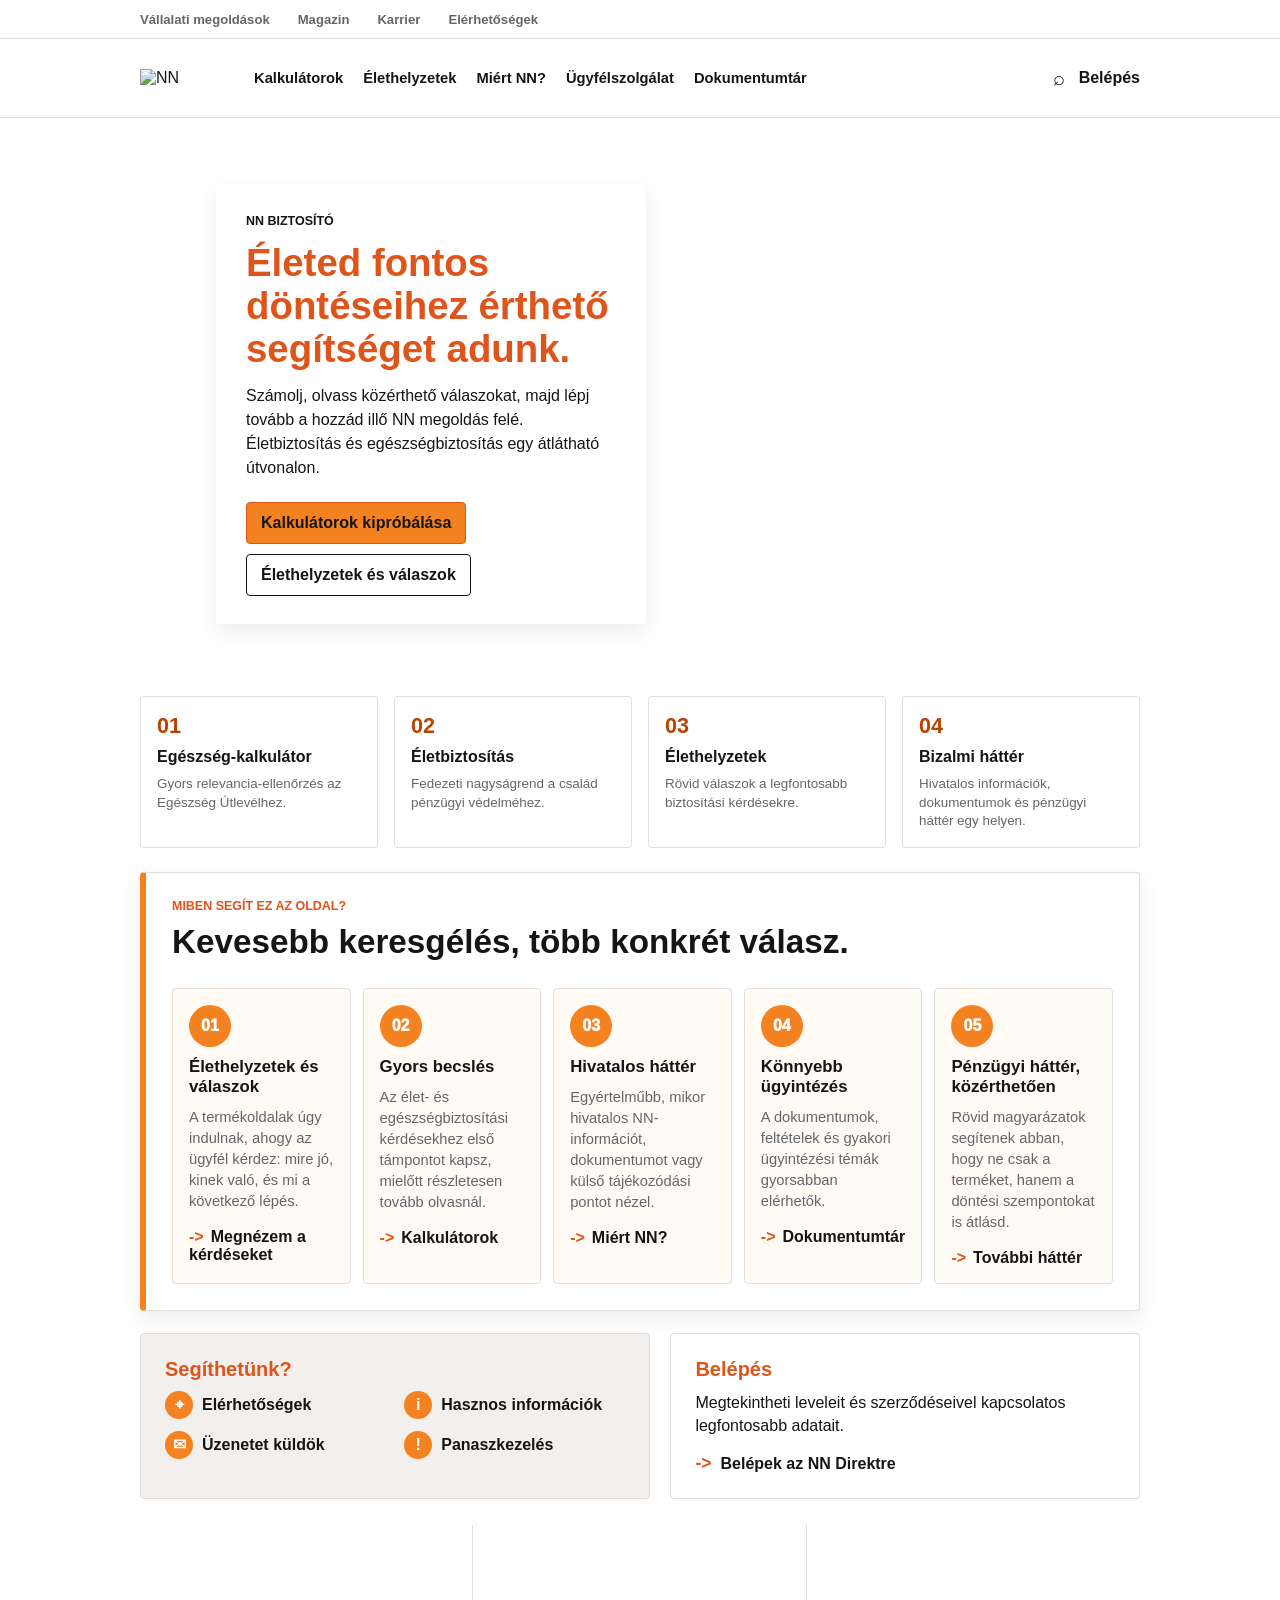
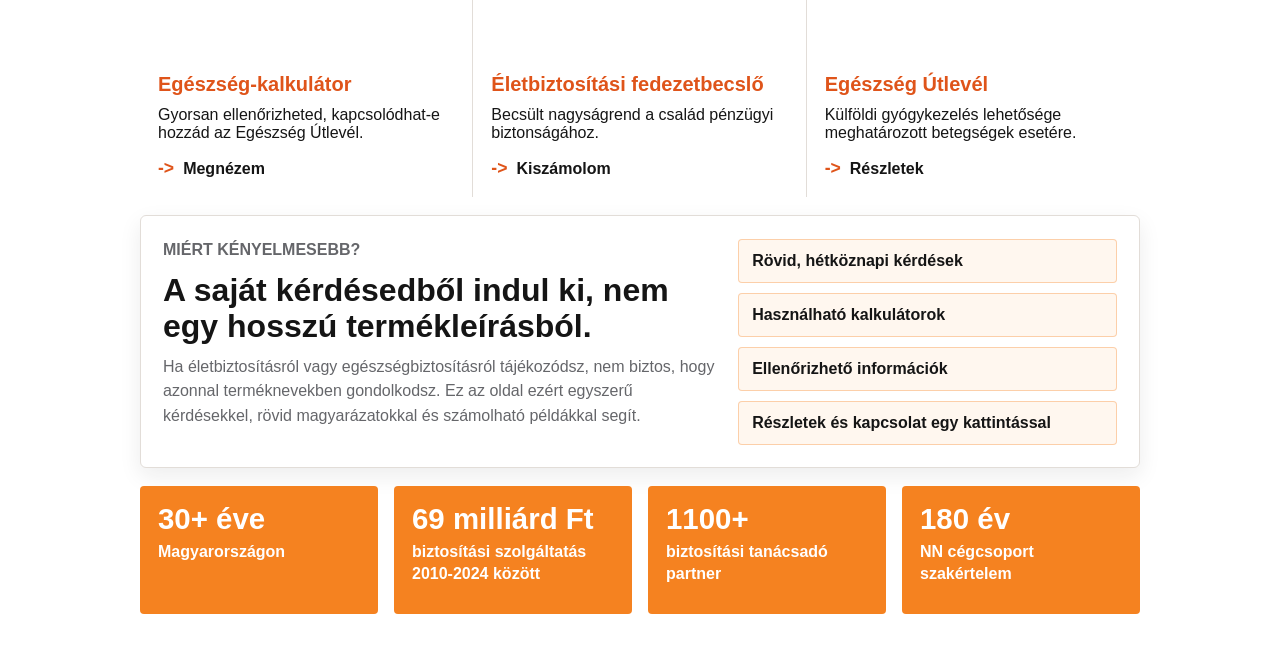
==== nn_actionable_site/index.html @ 5d74b05f "Refine mobile layout and health calculator" ====
<!doctype html>
<html lang="hu">
  <head>
    <meta charset="utf-8">
    <meta name="viewport" content="width=device-width, initial-scale=1">
    <title>NN Biztosító - Érthető biztosítási döntések</title>
    <meta
      name="description"
      content="Közérthető biztosítási magyarázatok, életbiztosítási fedezetbecslő, Egészség Útlevél relevancia-ellenőrzés, valamint megbízható döntési háttér az NN-től."
    >
    <meta property="og:title" content="NN Biztosító - Érthető biztosítási döntések">
    <meta
      property="og:description"
      content="Kalkulátorok, érthető válaszok, források és következő lépések egy helyen."
    >
    <meta property="og:type" content="website">
    <link rel="icon" type="image/png" href="./favicon.png">
    <link rel="apple-touch-icon" href="./favicon.png">
    <link rel="stylesheet" href="./styles.css?v=20260505-tabs2">
    <script type="application/ld+json">
      {
        "@context": "https://schema.org",
        "@type": "Organization",
        "name": "NN Biztosító Zrt.",
        "url": "https://www.nn.hu/",
        "parentOrganization": {
          "@type": "Organization",
          "name": "NN Group"
        },
        "areaServed": "HU",
        "knowsAbout": [
          "életbiztosítás",
          "nyugdíjbiztosítás",
          "egészségbiztosítás",
          "pénzügyi döntéstámogatás"
        ]
      }
    </script>
    <script type="application/ld+json">
      {
        "@context": "https://schema.org",
        "@type": "FAQPage",
        "mainEntity": [
          {
            "@type": "Question",
            "name": "Mire nyújt védelmet az életbiztosítás?",
            "acceptedAnswer": {
              "@type": "Answer",
              "text": "Az életbiztosítás pénzügyi védelmet adhat a családnak váratlan haláleset, baleset vagy súlyos betegség esetén."
            }
          },
          {
            "@type": "Question",
            "name": "Milyen adójóváírás kapcsolódhat a nyugdíjbiztosításhoz?",
            "acceptedAnswer": {
              "@type": "Answer",
              "text": "Nyugdíjbiztosítás esetén az éves befizetések 20%-a, legfeljebb évi 130 000 Ft adójóváírásként igényelhető a személyi jövedelemadóból."
            }
          },
          {
            "@type": "Question",
            "name": "Mikor lehet releváns az Egészség Útlevél?",
            "acceptedAnswer": {
              "@type": "Answer",
              "text": "Az Egészség Útlevél olyan súlyos betegségek és beavatkozások esetén lehet fontos, amikor külföldi gyógykezelésre, második szakvéleményre vagy szervezési támogatásra lehet szükség."
            }
          }
        ]
      }
    </script>
  </head>
  <body>
    <div class="top-strip">
      <div>
        <a href="https://www.nn.hu/vallalati-megoldasok" target="_blank" rel="noreferrer">Vállalati megoldások</a>
        <a href="https://www.nn.hu/magazin" target="_blank" rel="noreferrer">Magazin</a>
        <a href="https://www.nn.hu/karrier" target="_blank" rel="noreferrer">Karrier</a>
        <a href="https://www.nn.hu/az-nn-rol/elerhetosegek" target="_blank" rel="noreferrer">Elérhetőségek</a>
      </div>
    </div>

    <header class="site-header">
      <div class="nav-shell">
        <a class="brand" href="#home" data-route="home" aria-label="NN kezdőlap">
          <img
            class="brand-image"
            src="./NN-logo.png"
            alt="NN"
            onerror="this.onerror=null;this.src='https://www.nn.hu/documents/10182/8549886/NN+log%C3%B3+%281%29.png'"
          >
        </a>
        <nav aria-label="Oldalak">
          <a href="#calculators" data-route="calculators">Kalkulátorok</a>
          <a href="#pages" data-route="pages">Élethelyzetek</a>
          <a href="#trust" data-route="trust">Miért NN?</a>
          <a href="#support" data-route="support">Ügyfélszolgálat</a>
          <a href="#documents" data-route="documents">Dokumentumtár</a>
        </nav>
        <div class="nav-actions" aria-label="Gyors műveletek">
          <span class="icon-button" aria-hidden="true">⌕</span>
          <a class="login-link" href="https://direkt.nn.hu" target="_blank" rel="noreferrer">Belépés</a>
        </div>
        <div class="mobile-actions" aria-label="Mobil gyors műveletek">
          <a href="#support" data-route="support" aria-label="Keresés">⌕</a>
          <a href="https://direkt.nn.hu" target="_blank" rel="noreferrer" aria-label="Belépés">◎</a>
          <a href="#support" data-route="support" aria-label="Menü">☰</a>
        </div>
      </div>
    </header>

    <main>
      <section id="home" class="page active" data-page="home">
        <section class="nn-hero">
          <div class="hero-card">
            <p class="eyebrow">NN Biztosító</p>
            <h1>Életed fontos döntéseihez érthető segítséget adunk.</h1>
            <p>
              Számolj, olvass közérthető válaszokat, majd lépj tovább a hozzád illő NN
              megoldás felé. Életbiztosítás és egészségbiztosítás egy átlátható útvonalon.
            </p>
            <div class="hero-actions">
              <a class="primary-action" href="#calculators" data-route="calculators">Kalkulátorok kipróbálása</a>
              <a class="secondary-action" href="#pages" data-route="pages">Élethelyzetek és válaszok</a>
            </div>
          </div>
        </section>

        <section class="decision-strip" aria-label="Fő döntési helyzetek">
          <article>
            <strong>01</strong>
            <span>Egészség-kalkulátor</span>
            <small>Gyors relevancia-ellenőrzés az Egészség Útlevélhez.</small>
          </article>
          <article>
            <strong>02</strong>
            <span>Életbiztosítás</span>
            <small>Fedezeti nagyságrend a család pénzügyi védelméhez.</small>
          </article>
          <article>
            <strong>03</strong>
            <span>Élethelyzetek</span>
            <small>Rövid válaszok a legfontosabb biztosítási kérdésekre.</small>
          </article>
          <article>
            <strong>04</strong>
            <span>Bizalmi háttér</span>
            <small>Hivatalos információk, dokumentumok és pénzügyi háttér egy helyen.</small>
          </article>
        </section>

        <section class="improvement-showcase" aria-label="Miben segít ez az oldal">
          <div class="showcase-head">
            <p class="eyebrow">Miben segít ez az oldal?</p>
            <h2>Kevesebb keresgélés, több konkrét válasz.</h2>
          </div>
          <div class="showcase-grid">
            <article>
              <span>01</span>
              <h3>Élethelyzetek és válaszok</h3>
              <p>A termékoldalak úgy indulnak, ahogy az ügyfél kérdez: mire jó, kinek való, és mi a következő lépés.</p>
              <a href="#pages" data-route="pages">Megnézem a kérdéseket</a>
            </article>
            <article>
              <span>02</span>
              <h3>Gyors becslés</h3>
              <p>Az élet- és egészségbiztosítási kérdésekhez első támpontot kapsz, mielőtt részletesen tovább olvasnál.</p>
              <a href="#calculators" data-route="calculators">Kalkulátorok</a>
            </article>
            <article>
              <span>03</span>
              <h3>Hivatalos háttér</h3>
              <p>Egyértelműbb, mikor hivatalos NN-információt, dokumentumot vagy külső tájékozódási pontot nézel.</p>
              <a href="#trust" data-route="trust">Miért NN?</a>
            </article>
            <article>
              <span>04</span>
              <h3>Könnyebb ügyintézés</h3>
              <p>A dokumentumok, feltételek és gyakori ügyintézési témák gyorsabban elérhetők.</p>
              <a href="#documents" data-route="documents">Dokumentumtár</a>
            </article>
            <article>
              <span>05</span>
              <h3>Pénzügyi háttér, közérthetően</h3>
              <p>Rövid magyarázatok segítenek abban, hogy ne csak a terméket, hanem a döntési szempontokat is átlásd.</p>
              <a href="#trust" data-route="trust">További háttér</a>
            </article>
          </div>
        </section>

        <section class="quick-help" aria-label="Segíthetünk">
          <article class="help-card">
            <h2>Segíthetünk?</h2>
            <div class="help-links">
              <a href="https://www.nn.hu/az-nn-rol/elerhetosegek" target="_blank" rel="noreferrer"><span>⌖</span>Elérhetőségek</a>
              <a href="https://www.nn.hu/hasznos-informaciok" target="_blank" rel="noreferrer"><span>i</span>Hasznos információk</a>
              <a href="https://www.nn.hu/ugyfelszolgalat" target="_blank" rel="noreferrer"><span>✉</span>Üzenetet küldök</a>
              <a href="https://www.nn.hu/panaszkezeles" target="_blank" rel="noreferrer"><span>!</span>Panaszkezelés</a>
            </div>
          </article>
          <article class="login-card">
            <h2>Belépés</h2>
            <p>Megtekintheti leveleit és szerződéseivel kapcsolatos legfontosabb adatait.</p>
            <a href="https://direkt.nn.hu" target="_blank" rel="noreferrer">Belépek az NN Direktre</a>
          </article>
        </section>

        <section class="product-grid" aria-label="Kiemelt NN oldalak">
          <article>
            <div class="product-image health-img" aria-hidden="true"></div>
            <h2>Egészség-kalkulátor</h2>
            <p>Gyorsan ellenőrizheted, kapcsolódhat-e hozzád az Egészség Útlevél.</p>
            <a href="#calculators" data-route="calculators">Megnézem</a>
          </article>
          <article>
            <div class="product-image life-img" aria-hidden="true"></div>
            <h2>Életbiztosítási fedezetbecslő</h2>
            <p>Becsült nagyságrend a család pénzügyi biztonságához.</p>
            <a href="#calculators" data-route="calculators">Kiszámolom</a>
          </article>
          <article>
            <div class="product-image health-img" aria-hidden="true"></div>
            <h2>Egészség Útlevél</h2>
            <p>Külföldi gyógykezelés lehetősége meghatározott betegségek esetére.</p>
            <a href="https://www.nn.hu/egeszsegbiztositas/egeszseg-utlevel/miert-eri-meg-onnek" target="_blank" rel="noreferrer">Részletek</a>
          </article>
        </section>

        <section class="home-reasons">
          <div>
            <p class="eyebrow">Miért kényelmesebb?</p>
            <h2>A saját kérdésedből indul ki, nem egy hosszú termékleírásból.</h2>
            <p>
              Ha életbiztosításról vagy egészségbiztosításról tájékozódsz,
              nem biztos, hogy azonnal terméknevekben gondolkodsz. Ez az oldal ezért
              egyszerű kérdésekkel, rövid magyarázatokkal és számolható példákkal segít.
            </p>
          </div>
          <div class="reason-list">
            <span>Rövid, hétköznapi kérdések</span>
            <span>Használható kalkulátorok</span>
            <span>Ellenőrizhető információk</span>
            <span>Részletek és kapcsolat egy kattintással</span>
          </div>
        </section>

        <section class="nn-numbers" aria-label="NN számokban">
          <article>
            <strong>30+ éve</strong>
            <span>Magyarországon</span>
          </article>
          <article>
            <strong>69 milliárd Ft</strong>
            <span>biztosítási szolgáltatás 2010-2024 között</span>
          </article>
          <article>
            <strong>1100+</strong>
            <span>biztosítási tanácsadó partner</span>
          </article>
          <article>
            <strong>180 év</strong>
            <span>NN cégcsoport szakértelem</span>
          </article>
        </section>
      </section>

      <section id="calculators" class="page" data-page="calculators">
        <div class="page-head">
          <p class="eyebrow">Egészség és életbiztosítás</p>
          <h1>Számolj, értsd meg, majd lépj tovább.</h1>
          <p>
            Itt azokhoz a kérdésekhez kapsz gyors támpontot, amelyeknél ma még könnyű
            elakadni: mekkora életbiztosítási védelem lehet indokolt, és mikor lehet
            releváns az Egészség Útlevél.
          </p>
        </div>

        <section class="calculator-promise" aria-label="Kalkulátor előnyök">
          <article>
            <strong>1.</strong>
            <span>Egy hétköznapi kérdésből indulsz</span>
          </article>
          <article>
            <strong>2.</strong>
            <span>Kapsz egy érthető becslést vagy döntési támpontot</span>
          </article>
          <article>
            <strong>3.</strong>
            <span>Tovább tudsz lépni az NN oldalára</span>
          </article>
        </section>

        <section class="calculator-section">
          <div class="section-intro">
            <span class="step-number">01</span>
            <div>
              <h2>Egészség Útlevél: gyors ellenőrzés</h2>
              <p>
                Az Egészség Útlevél külföldi gyógykezeléshez kapcsolódó biztosítás.
                A rövid kérdéssor azt mutatja meg, mennyire illeszkedik a termék
                azokhoz a helyzetekhez, amikor második orvosi szakvéleményre,
                szervezési támogatásra vagy külföldi ellátásra lehet szükség.
              </p>
            </div>
          </div>

          <div class="health-grid">
            <form class="calculator compact" id="healthForm">
              <label class="check-card">
                <input type="checkbox" id="concern" checked>
                Kérek második orvosi szakvélemény opciót
              </label>
              <label class="check-card">
                <input type="checkbox" id="travelCare" checked>
                Fontos az utazás és szállás támogatása
              </label>
              <label class="check-card">
                <input type="checkbox" id="familySupport">
                Kísérővel mennék külföldi kezelésre
              </label>
              <label>
                Életkor
                <input id="healthAge" type="range" min="18" max="64" value="42">
                <span data-value-for="healthAge">42 év</span>
              </label>
            </form>

            <aside class="result-card">
              <span class="result-label">Relevancia pontszám</span>
              <strong id="healthScore">0 / 100</strong>
              <p id="healthNarrative"></p>
              <p class="microcopy">Nem egészségügyi tanácsadás. Szerződéskötés előtt mindig a feltételek áttekintése szükséges.</p>
              <dl>
                <div><dt>Szolgáltatási összeglimit</dt><dd>2 000 000 EUR</dd></div>
                <div><dt>Főbb helyzetek</dt><dd>Daganat, szívműtét, idegsebészet, élődonoros szervátültetés</dd></div>
              </dl>
              <a class="primary-action full" href="https://www.nn.hu/egeszsegbiztositas/egeszseg-utlevel/miert-eri-meg-onnek">
                Megnézem az Egészség Útlevelet
              </a>
            </aside>
          </div>
        </section>

        <section class="calculator-section">
          <div class="section-intro">
            <span class="step-number">02</span>
            <div>
              <h2>Életbiztosítási fedezetbecslő</h2>
              <p>
                Egy életbiztosítási döntésnél a család pénzügyi védelme a kiindulópont:
                fennálló hitel, kieső jövedelem, gyermekek várható kiadásai és meglévő
                tartalék együtt adnak értelmezhető nagyságrendet.
              </p>
            </div>
          </div>

          <div class="tool-layout">
            <form class="calculator" id="lifeForm">
              <label>
                Havi családi nettó jövedelem
                <input id="familyIncome" type="range" min="300000" max="1800000" step="50000" value="750000">
                <span data-value-for="familyIncome">750 000 Ft</span>
              </label>
              <label>
                Fennálló hitel
                <input id="debt" type="range" min="0" max="80000000" step="1000000" value="24000000">
                <span data-value-for="debt">24 000 000 Ft</span>
              </label>
              <label>
                Gyermekek száma
                <input id="children" type="range" min="0" max="4" step="1" value="2">
                <span data-value-for="children">2</span>
              </label>
              <label>
                Meglévő tartalék
                <input id="reserve" type="range" min="0" max="20000000" step="500000" value="3000000">
                <span data-value-for="reserve">3 000 000 Ft</span>
              </label>
            </form>

            <aside class="result-card">
              <span class="result-label">Becsült fedezeti sáv</span>
              <strong id="lifeCover">0 Ft</strong>
              <p id="lifeNarrative"></p>
              <p class="microcopy">Ez nem díjszámítás, hanem egy első beszélgetési alap a szükséges védelem nagyságrendjéről.</p>
              <div class="next-step-list">
                <span>Lakáshitel fedezése</span>
                <span>2-5 évnyi kieső jövedelem</span>
                <span>Gyermekek várható kiadásai</span>
              </div>
              <a class="primary-action full" href="https://www.nn.hu/eletbiztositas/amulett/miert-eri-meg-onnek">
                Tovább az NN életbiztosítás oldalra
              </a>
            </aside>
          </div>
        </section>
      </section>

      <section id="pages" class="page" data-page="pages">
        <div class="page-head">
          <p class="eyebrow">Biztosítási kérdések érthetően</p>
          <h1>Találd meg gyorsabban, melyik biztosítási megoldás illik az élethelyzetedhez.</h1>
          <p>
            Rövid kérdések, közérthető válaszok és konkrét következő lépések segítenek
            eligazodni az életbiztosítás, a nyugdíjbiztosítás és az Egészség Útlevél témáiban.
            Így nem terméknevekből, hanem a saját döntési helyzetedből indulhatsz ki.
          </p>
        </div>

        <section class="before-after">
          <div>
            <span>1. Kérdés</span>
            <strong>Az oldal címei valós ügyfélkérdésekből indulnak ki.</strong>
          </div>
          <div>
            <span>2. Válasz</span>
            <strong>Minden blokk elején rövid, érthető összefoglaló segít dönteni.</strong>
          </div>
          <div>
            <span>3. Következő lépés</span>
            <strong>A válasz után kalkulátor, dokumentum vagy tanácsadói kapcsolat következik.</strong>
          </div>
        </section>

        <section class="question-rewrite-demo" aria-label="Biztosítási témák kérdésekre bontva">
          <div class="rewrite-why">
            <h2>Miért könnyebb így tájékozódni?</h2>
            <ul>
              <li>Az oldal azokból a kérdésekből indul ki, amelyek egy döntés előtt természetesen felmerülnek.</li>
              <li>A rövid válaszok segítenek gyorsan megérteni, miről szól az adott biztosítási téma.</li>
              <li>A hosszabb leírások helyett áttekinthető döntési blokkokat kapsz.</li>
              <li>Minden válasz után látszik a következő lépés: számolás, dokumentum vagy kapcsolatfelvétel.</li>
            </ul>
          </div>
          <div class="rewrite-comparison">
            <div class="rewrite-column muted-column">
              <span>Kevésbé konkrét címek</span>
              <strong>Miért válassza életbiztosításainkat?</strong>
              <strong>Milyen esetekre készülhet fel?</strong>
              <strong>Életbiztosítás 3 lépésben</strong>
              <strong>További információk</strong>
            </div>
            <div class="rewrite-column question-column">
              <span>Ügyfélkérdésként megfogalmazva</span>
              <strong>Mi az életbiztosítás és mire nyújt védelmet?</strong>
              <strong>Mennyi életbiztosítást érdemes kötni?</strong>
              <strong>Milyen adókedvezmény jár nyugdíjbiztosítás után?</strong>
              <strong>Miben különbözik a kockázati és a megtakarításos életbiztosítás?</strong>
            </div>
          </div>
        </section>

        <section class="page-patterns" aria-label="Tájékozódási segítség biztosítási döntésekhez">
          <article>
            <h2>Rövid válasz az oldal tetején</h2>
            <p>Az ügyfél hamar megérti, miről szól a biztosítás, és melyik élethelyzetben lehet releváns.</p>
          </article>
          <article>
            <h2>Gyakori ügyfélkérdések</h2>
            <p>A tartalom rövid kérdésekre tagolódik, így könnyebb megtalálni azt a részt, ami éppen fontos.</p>
          </article>
          <article>
            <h2>Következő lépés minden blokk végén</h2>
            <p>Az oldal nem zsákutca: kalkulátorhoz, dokumentumhoz, részletekhez vagy tanácsadóhoz vezet.</p>
          </article>
        </section>

        <article class="rewrite-page">
          <div class="rewrite-head">
            <span class="step-number">01</span>
            <div>
              <p class="eyebrow">Életbiztosítás</p>
              <h2>Mi az életbiztosítás, és mekkora védelemre lehet szükség?</h2>
              <p>
                Egy életbiztosítási oldal akkor hasznos, ha nem csak termékneveket mutat,
                hanem segít megérteni, milyen élethelyzetben milyen kérdéseket érdemes feltenni.
              </p>
            </div>
          </div>

          <div class="meta-card">
            <strong>Az oldal röviden</strong>
            <span>Segít átgondolni, milyen családi kiadásokra, tartozásokra és bevételkiesésre érdemes védelmet tervezni.</span>
            <strong>Következő lépés</strong>
            <span>Használd a fedezetbecslőt, majd nézd meg az NN életbiztosítási lehetőségeit.</span>
          </div>

          <div class="qa-list">
            <details open>
              <summary>Mire nyújt védelmet az életbiztosítás?</summary>
              <p>
                Az életbiztosítás pénzügyi védelmet adhat a családnak váratlan haláleset,
                baleset vagy súlyos betegség esetén. A cél az, hogy egy nehéz élethelyzetben
                a család ne maradjon azonnal jövedelem, tartalék vagy hitelfedezet nélkül.
              </p>
            </details>
            <details>
              <summary>Mennyi életbiztosítási fedezetet érdemes választani?</summary>
              <p>
                A fedezet nagysága általában a fennálló hitelektől, a család havi kiadásaitól,
                a gyermekek számától és a meglévő megtakarításoktól függ. Kiindulópontként
                érdemes több évnyi kieső jövedelemmel és a nagyobb tartozásokkal együtt számolni.
              </p>
            </details>
            <details>
              <summary>Miben más a kockázati és a megtakarításos életbiztosítás?</summary>
              <p>
                A kockázati életbiztosítás elsősorban védelemről szól: ha bekövetkezik a
                biztosítási esemény, a szerződésben meghatározott szolgáltatás segítheti a
                hozzátartozókat. A megtakarításos konstrukciók ennél hosszabb távú pénzügyi
                célokhoz is kapcsolódhatnak.
              </p>
            </details>
            <details>
              <summary>Mikor érdemes tanácsadóval beszélni?</summary>
              <p>
                Tanácsadói beszélgetés akkor különösen hasznos, ha van lakáshitel, gyermek,
                közös családi költségvetés vagy vállalkozói jövedelem. Ilyenkor nem csak a
                díj számít, hanem az is, hogy a védelem valóban a család kockázataihoz igazodjon.
              </p>
            </details>
          </div>
        </article>

        <article class="rewrite-page">
          <div class="rewrite-head">
            <span class="step-number">02</span>
            <div>
              <p class="eyebrow">Nyugdíjbiztosítás</p>
              <h2>Mennyi pénz hiányozhat nyugdíjkor, és hogyan segíthet az SZJA-jóváírás?</h2>
              <p>
                A nyugdíjoldal akkor segít igazán, ha a termékelőnyök mellett azt is megmutatja,
                milyen kérdésekből érdemes elindulni: várható jövedelem, megtakarítási cél,
                időtáv és adójóváírás.
              </p>
            </div>
          </div>

          <div class="meta-card">
            <strong>Az oldal röviden</strong>
            <span>Megmutatja, hogyan kapcsolódik össze a várható nyugdíj, a megtakarítási cél és az SZJA-jóváírás.</span>
            <strong>Következő lépés</strong>
            <span>Nézd át, hogyan kapcsolódhat a nyugdíjbiztosítás a hosszú távú megtakarítási célodhoz.</span>
          </div>

          <div class="qa-list">
            <details open>
              <summary>Mi az a nyugdíjrés?</summary>
              <p>
                Nyugdíjrésnek azt a különbséget nevezzük, amely a várható nyugdíjkori bevétel
                és a kívánt havi életszínvonal között keletkezhet. Ez nem pontos előrejelzés,
                hanem egy gondolkodási keret: segít időben látni, mekkora megtakarítási cél
                lehet reális.
              </p>
            </details>
            <details>
              <summary>Milyen adójóváírás kapcsolódhat a nyugdíjbiztosításhoz?</summary>
              <p>
                Nyugdíjbiztosítás esetén az éves befizetések 20%-a, legfeljebb évi
                130 000 Ft adójóváírásként igényelhető a személyi jövedelemadóból.
                Ez a szabály erősítheti a hosszú távú megtakarítási fegyelmet, de a döntésnél
                a költségeket, futamidőt és rugalmasságot is mérlegelni kell.
              </p>
            </details>
            <details>
              <summary>Mikor érdemes elkezdeni?</summary>
              <p>
                Minél több idő van hátra a nyugdíjig, annál több lehetőség van kisebb havi
                összegekből építkezni. Később is lehet dönteni, de ilyenkor gyakran nagyobb
                havi megtakarításra van szükség ugyanahhoz a célhoz.
              </p>
            </details>
          </div>
        </article>

        <article class="rewrite-page">
          <div class="rewrite-head">
            <span class="step-number">03</span>
            <div>
              <p class="eyebrow">Egészség Útlevél</p>
              <h2>Mikor lehet értékes a külföldi gyógykezeléshez kapcsolódó biztosítás?</h2>
              <p>
                Az Egészség Útlevél kommunikációjánál a legfontosabb, hogy az ügyfél gyorsan
                megértse: ez nem általános magánorvosi csomag, hanem speciális, súlyos
                helyzetekre szóló védelem.
              </p>
            </div>
          </div>

          <div class="meta-card">
            <strong>Az oldal röviden</strong>
            <span>Segít elválasztani az Egészség Útlevelet az általános egészségbiztosításoktól, és megmutatja, milyen súlyos helyzetekben lehet releváns.</span>
            <strong>Következő lépés</strong>
            <span>Ellenőrizd, kapcsolódhat-e az élethelyzetedhez, majd olvasd el a részletes feltételeket az NN oldalán.</span>
          </div>

          <div class="qa-list">
            <details open>
              <summary>Milyen helyzetekben lehet releváns?</summary>
              <p>
                Az Egészség Útlevél olyan súlyos betegségek és beavatkozások esetén lehet
                fontos, amikor a külföldi gyógykezelés, a második orvosi szakvélemény vagy
                a kezeléssel kapcsolatos szervezési támogatás különösen nagy értéket jelenthet.
              </p>
            </details>
            <details>
              <summary>Mit jelent a 2 millió eurós szolgáltatási összeglimit?</summary>
              <p>
                A szolgáltatási összeglimit azt mutatja meg, hogy a biztosítás a feltételekben
                meghatározott esetekben milyen felső határig nyújthat finanszírozási keretet.
                A pontos tartalom mindig a szerződési feltételektől függ.
              </p>
            </details>
            <details>
              <summary>Mi legyen a következő lépés?</summary>
              <p>
                Elsőként érdemes átnézni, milyen betegségekre, beavatkozásokra és feltételekre
                vonatkozik a biztosítás. Ha a helyzet releváns, a következő lépés lehet az
                NN termékoldal részletes áttekintése vagy tanácsadói egyeztetés.
              </p>
            </details>
          </div>
        </article>
      </section>

      <section id="trust" class="page" data-page="trust">
        <div class="page-head">
          <p class="eyebrow">Miért NN?</p>
          <h1>Biztosításról dönteni könnyebb, ha a háttér is átlátható.</h1>
          <p>
            Biztosításnál az ügyfél azt szeretné látni, hogy stabil, elérhető és
            ellenőrizhető szolgáltatóval beszél. Ezért fontosak a hivatalos adatok,
            az átlátható dokumentumok, a külső tájékozódási pontok és a közérthető
            pénzügyi tartalmak.
          </p>
        </div>

        <div class="content-tabs" aria-label="Bizalmi témák">
          <a href="#trust-official" class="active" data-scroll-target="trust-official">Hivatalos információ</a>
          <a href="#trust-compare" data-scroll-target="trust-compare">Összehasonlítás</a>
          <a href="#trust-research" data-scroll-target="trust-research">Pénzügyi háttér</a>
        </div>

        <section class="identity-flow">
          <div class="identity-card highlighted">
            <strong>nn.hu</strong>
            <span>Hivatalos NN információk, termékoldalak, kalkulátorok és elérhetőségek.</span>
          </div>
          <div class="identity-card">
            <strong>NN Biztosító Zrt.</strong>
            <span>Könnyen azonosítható vállalati adatok, kapcsolati pontok és termékterületek.</span>
          </div>
          <div class="identity-card">
            <strong>Külső tájékozódási pontok</strong>
            <span>MNB, pénzügyi média, összehasonlító oldalak és nyilvános vállalati profilok.</span>
          </div>
        </section>

        <section class="trust-grid">
          <article id="trust-official">
            <h2>Hivatalos vállalati információ</h2>
            <p>
              Jó, ha az ügyfél gyorsan látja, hogy a tartalom az NN hivatalos oldalához
              kapcsolódik. A név, a vállalati háttér, az elérhetőség és a termékterületek
              legyenek könnyen megtalálhatók.
            </p>
            <a href="https://www.nn.hu/rolunk" target="_blank" rel="noreferrer">Rólunk</a>
          </article>
          <article id="trust-compare">
            <h2>Összehasonlítási környezet</h2>
            <p>
              Sok ügyfél több biztosítót, kalkulátort vagy pénzügyi oldalt is megnéz.
              Ilyenkor az segít, ha az NN oldal világosan megmutatja, mire nyújt védelmet
              egy termék, milyen dokumentumokat érdemes átnézni, és mikor hasznos
              tanácsadóval beszélni.
            </p>
            <a href="#pages" data-route="pages">Megnézem a döntési kérdéseket</a>
          </article>
          <article>
            <h2>Független tájékozódási pontok</h2>
            <p>
              Sok döntés előtt természetes, hogy az ügyfél máshol is utánanéz a témának.
              Hasznos, ha könnyen eljut a biztosítási piacról, fogyasztóvédelemről,
              termékfeltételekről és pénzügyi tudnivalókról szóló anyagokhoz.
            </p>
            <a href="https://www.nn.hu/dokumentumtar" target="_blank" rel="noreferrer">Dokumentumtár</a>
          </article>
          <article id="trust-research">
            <h2>Éves pénzügyi döntési kutatás</h2>
            <p>
              Egy évente frissülő magyar kutatás megmutathatná, hogyan gondolkodnak az emberek
              biztosításról, nyugdíjról és pénzügyi kockázatokról. Ez nem értékesítési szöveg,
              hanem olyan háttéranyag, amelyből az ügyfelek és az újságírók is tanulhatnak.
            </p>
            <a href="https://www.nn.hu/magazin" target="_blank" rel="noreferrer">Magazin</a>
          </article>
        </section>

        <section class="research-roadmap">
          <div class="roadmap-item">
            <strong>1</strong>
            <h2>Tervezés</h2>
            <p>Minta, célcsoportok, fő kérdések és biztosítási témák meghatározása.</p>
          </div>
          <div class="roadmap-item">
            <strong>2</strong>
            <h2>Publikálás</h2>
            <p>Riport, vezetői összefoglaló, cikkek és letölthető grafikonok készítése.</p>
          </div>
          <div class="roadmap-item">
            <strong>3</strong>
            <h2>Megosztás</h2>
            <p>Pénzügyi média, hírlevelek, szakmai események és közösségi csatornák.</p>
          </div>
          <div class="roadmap-item">
            <strong>4</strong>
            <h2>Frissítés</h2>
            <p>Évenkénti ismétlés, trendek követése, új döntési helyzetek feldolgozása.</p>
          </div>
        </section>
      </section>

      <section id="support" class="page" data-page="support">
        <div class="page-head compact-head">
          <p class="eyebrow">Ügyfélszolgálat</p>
          <h1>Miben segíthetünk?</h1>
          <p>
            Gyors útvonalak a leggyakoribb ügyintézési helyzetekhez. A cél, hogy az ügyfél
            ne keressen sokáig: kérdés, rövid magyarázat, következő lépés.
          </p>
        </div>

        <section class="search-panel" aria-label="Ügyfélszolgálati kereső">
          <label>
            Keresés az ügyfélszolgálati témák között
            <div class="search-row">
              <input id="supportSearch" type="search" placeholder="Például: díjfizetés, szerződésmódosítás, szolgáltatási igény">
              <button type="button">Keresés</button>
            </div>
          </label>
        </section>

        <section class="support-list" aria-label="Gyakori kérdések">
          <article data-support-topic="direkt elektronikus kommunikáció regisztráció belépés levelek szerződésadatok">
            <div>
              <h2>NN Direkt és elektronikus kommunikáció</h2>
              <p>Regisztráció, belépés, online levelek és szerződésadatok kezelése egy helyen.</p>
            </div>
            <a href="https://direkt.nn.hu" target="_blank" rel="noreferrer">Belépek</a>
          </article>
          <article data-support-topic="díjfizetés bankkártyás fizetés átutalás gyakoriság díjrendezés">
            <div>
              <h2>Díjfizetés</h2>
              <p>Díjrendezés, bankkártyás fizetés, átutalási tudnivalók és fizetési gyakoriság.</p>
            </div>
            <a href="https://www.nn.hu/ugyfelszolgalat" target="_blank" rel="noreferrer">Részletek</a>
          </article>
          <article data-support-topic="szerződés adatmódosítás elérhetőség kedvezményezett díjfizetés személyes adatok">
            <div>
              <h2>Szerződés- és adatmódosítás</h2>
              <p>Elérhetőségek, kedvezményezett, díjfizetési adatok vagy személyes adatok módosítása.</p>
            </div>
            <a href="https://www.nn.hu/ugyfelszolgalat" target="_blank" rel="noreferrer">Megnézem</a>
          </article>
          <article data-support-topic="szolgáltatási igény bejelentése biztosítási esemény dokumentum kifizetés">
            <div>
              <h2>Szolgáltatási igény bejelentése</h2>
              <p>Mi történik biztosítási esemény után, milyen dokumentumokra lehet szükség, hol indul az ügyintézés.</p>
            </div>
            <a href="https://www.nn.hu/ugyfelszolgalat" target="_blank" rel="noreferrer">Tovább</a>
          </article>
        </section>
      </section>

      <section id="documents" class="page" data-page="documents">
        <div class="page-head compact-head">
          <p class="eyebrow">Dokumentumtár</p>
          <h1>Találd meg gyorsabban a fontos dokumentumokat.</h1>
          <p>
            A dokumentumtár akkor kényelmes, ha gyorsan szűkíthető a találati lista,
            és a letöltési sorokból azonnal látszik, melyik dokumentum mire való.
          </p>
        </div>

        <section class="document-filter" aria-label="Dokumentum szűrők">
          <label>
            Terméknév
            <input id="documentSearch" type="text" placeholder="Kezdje el begépelni a terméknevet">
          </label>
          <label>
            Ügyfélkör
            <select id="audienceFilter">
              <option value="">Válasszon egy opciót</option>
              <option value="private">Magánszemély</option>
              <option value="business">Vállalati ügyfél</option>
            </select>
          </label>
          <label>
            Kockázatviselés kezdete
            <input type="date" value="2026-05-04">
          </label>
        </section>

        <section class="document-table" aria-label="Dokumentum lista">
          <div class="doc-row header">
            <span>Dokumentum neve</span>
            <span>Érvényesség</span>
            <span>Letöltés</span>
          </div>
          <div class="doc-row" data-doc-name="általános életbiztosítási szabályzat" data-audience="private">
            <strong>Általános Életbiztosítási Szabályzat</strong>
            <span>2026. január 1-től</span>
            <a href="https://www.nn.hu/dokumentumtar" target="_blank" rel="noreferrer">Letöltöm</a>
          </div>
          <div class="doc-row" data-doc-name="biztosítási adatvédelmi tájékoztató" data-audience="private business">
            <strong>Biztosítási adatvédelmi tájékoztató</strong>
            <span>2026. január 12-től</span>
            <a href="https://www.nn.hu/dokumentumtar" target="_blank" rel="noreferrer">Letöltöm</a>
          </div>
          <div class="doc-row" data-doc-name="nyugdíjbiztosítási adózási tájékoztató" data-audience="private">
            <strong>Nyugdíjbiztosítási adózási tájékoztató</strong>
            <span>Aktuális</span>
            <a href="https://www.nn.hu/dokumentumtar" target="_blank" rel="noreferrer">Letöltöm</a>
          </div>
        </section>
      </section>
    </main>

    <script src="./app.js?v=20260505-tabs3"></script>
  </body>
</html>
---- nn_actionable_site/styles.css ----
:root {
  --orange: #f58220;
  --orange-dark: #df541a;
  --orange-deep: #b84400;
  --gold: #ffb000;
  --ink: #151515;
  --muted: #65666a;
  --line: #e2ddd8;
  --paper: #ffffff;
  --soft-paper: #f3efec;
  --white: #ffffff;
  --green: #2f7352;
  --blue: #3f596b;
  --soft-blue: #f2f5f6;
  --soft-green: #f1f6f2;
  --shadow: 0 8px 22px rgba(23, 23, 23, 0.08);
}

* {
  box-sizing: border-box;
}

html {
  scroll-behavior: smooth;
}

body {
  margin: 0;
  color: var(--ink);
  background: var(--paper);
  font-family: "Segoe UI", Arial, sans-serif;
  letter-spacing: 0;
}

html,
body {
  max-width: 100%;
  overflow-x: hidden;
}

a {
  color: inherit;
}

img,
svg {
  max-width: 100%;
}

button,
input {
  font: inherit;
}

.top-strip {
  border-bottom: 1px solid var(--line);
  background: var(--white);
}

.top-strip div {
  width: min(1000px, calc(100vw - 32px));
  min-height: 38px;
  display: flex;
  justify-content: flex-start;
  gap: 28px;
  align-items: center;
  margin: 0 auto;
}

.top-strip a {
  color: var(--muted);
  font-size: 0.82rem;
  font-weight: 800;
  text-decoration: none;
}

.site-header {
  position: sticky;
  top: 0;
  z-index: 20;
  background: rgba(255, 255, 255, 0.98);
  border-bottom: 1px solid var(--line);
  backdrop-filter: blur(12px);
}

.nav-shell {
  width: min(1000px, calc(100vw - 32px));
  min-height: 78px;
  display: grid;
  grid-template-columns: auto 1fr auto;
  gap: 28px;
  align-items: center;
  margin: 0 auto;
}

.brand {
  display: inline-flex;
  gap: 10px;
  align-items: center;
  text-decoration: none;
}

.brand-image {
  display: block;
  width: 86px;
  height: auto;
  object-fit: contain;
}

nav {
  display: flex;
  flex-wrap: wrap;
  gap: 20px;
}

nav a,
.outline-action,
.secondary-action,
.primary-action,
.segmented {
  display: inline-flex;
  min-height: 42px;
  align-items: center;
  justify-content: center;
  padding: 10px 14px;
  border-radius: 4px;
  font-weight: 800;
  text-decoration: none;
}

nav a {
  min-height: 38px;
  padding: 6px 0;
  color: var(--ink);
  font-size: 0.92rem;
}

nav a.active {
  color: var(--orange-deep);
  background: transparent;
}

.nav-actions {
  display: flex;
  gap: 14px;
  align-items: center;
  white-space: nowrap;
}

.mobile-actions {
  display: none;
  align-items: center;
  justify-content: flex-end;
  gap: 10px;
}

.mobile-actions a {
  display: inline-grid;
  place-items: center;
  min-width: 34px;
  min-height: 42px;
  color: var(--ink);
  font-size: 1.75rem;
  line-height: 1;
  text-decoration: none;
}

.icon-button {
  font-size: 1.25rem;
}

.login-link {
  font-weight: 900;
  text-decoration: none;
}

.outline-action,
.secondary-action {
  border: 1px solid var(--ink);
  background: var(--white);
}

.primary-action {
  border: 1px solid var(--orange-dark);
  background: var(--orange);
  color: var(--ink);
}

.primary-action.full {
  width: 100%;
}

main {
  width: min(1000px, calc(100vw - 32px));
  margin: 12px auto 54px;
}

.page {
  display: none;
}

.page.active {
  display: block;
}

.hero-copy,
.support-panel,
.page-head,
.calculator,
.result-card,
.answer-block,
.qa-grid article,
.home-reasons,
.calculator-section,
.rewrite-page,
.identity-card,
.trust-grid article,
.roadmap-item {
  background: var(--white);
  border: 1px solid var(--line);
  border-radius: 6px;
  box-shadow: var(--shadow);
}

.hero-copy,
.page-head {
  padding: 34px;
}

.nn-hero {
  min-height: 420px;
  display: grid;
  align-items: center;
  padding: 54px 76px;
  border-radius: 4px;
  background:
    linear-gradient(90deg, rgba(255, 255, 255, 0.12), rgba(255, 255, 255, 0)),
    url("https://www.nn.hu/documents/10182/8557840/landing-slider--without-text-1280x422.png") center / cover no-repeat;
}

.hero-card {
  width: min(430px, 100%);
  padding: 28px 30px;
  border-radius: 4px;
  background: var(--white);
  box-shadow: var(--shadow);
}

.hero-card h1 {
  color: var(--orange-dark);
  font-size: clamp(2rem, 3vw, 2.55rem);
  line-height: 1.12;
}

.hero-card p {
  color: var(--ink);
  line-height: 1.5;
}

.eyebrow {
  margin: 0 0 10px;
  color: var(--orange-dark);
  font-size: 0.78rem;
  font-weight: 900;
  text-transform: uppercase;
}

h1,
h2,
p {
  margin-top: 0;
}

h1 {
  max-width: 880px;
  margin-bottom: 14px;
  font-size: clamp(2rem, 3.5vw, 3.35rem);
  line-height: 1.04;
}

h2 {
  margin-bottom: 10px;
  font-size: 1.25rem;
}

.lead,
.page-head p,
.answer-block p,
.qa-grid p,
.home-reasons p,
.section-intro p,
.rewrite-head p,
.qa-list p,
.trust-grid p,
.roadmap-item p,
.identity-card span {
  color: var(--muted);
  font-size: 1rem;
  line-height: 1.55;
}

.hero-actions {
  display: flex;
  flex-wrap: wrap;
  gap: 10px;
  margin-top: 22px;
}

.support-panel {
  display: grid;
  gap: 16px;
  padding: 22px;
  background:
    linear-gradient(135deg, rgba(245, 130, 32, 0.14), transparent 38%),
    var(--white);
}

.quick-help {
  display: grid;
  grid-template-columns: minmax(0, 1fr) minmax(300px, 0.92fr);
  gap: 20px;
  margin-top: 22px;
}

.help-card,
.login-card {
  padding: 24px;
  border: 1px solid var(--line);
  border-radius: 4px;
  background: var(--soft-paper);
}

.help-card h2,
.login-card h2,
.product-grid h2 {
  color: var(--orange-dark);
}

.help-links {
  display: grid;
  grid-template-columns: repeat(2, minmax(0, 1fr));
  gap: 12px 18px;
}

.help-links a,
.login-card a,
.product-grid a {
  display: inline-flex;
  gap: 9px;
  align-items: center;
  color: var(--ink);
  font-weight: 900;
  text-decoration: none;
}

.help-links span {
  display: grid;
  place-items: center;
  width: 28px;
  height: 28px;
  border-radius: 50%;
  background: var(--orange);
  color: var(--white);
}

.login-card {
  background: var(--white);
}

.login-card p {
  color: var(--ink);
  line-height: 1.45;
}

.login-card a::before,
.product-grid a::before {
  content: "->";
  color: var(--orange-dark);
  font-size: 1.1rem;
}

.product-grid {
  display: grid;
  grid-template-columns: repeat(3, minmax(0, 1fr));
  gap: 0;
  margin-top: 26px;
}

.product-grid article {
  padding: 0 18px 18px;
  border-right: 1px solid var(--line);
}

.product-grid article:last-child {
  border-right: 0;
}

.product-image {
  height: 132px;
  margin-bottom: 16px;
  border-radius: 4px;
  background-size: cover;
  background-position: center;
}

.health-img {
  background-image: url("https://www.nn.hu/documents/10182/2786577/nn-egeszseg-asszisztencia-ajanlo-box-300x155.jpg");
}

.life-img {
  background-image: url("https://www.nn.hu/documents/10182/8462970/eletre-valo-biztositasok-MainPageSlider-1280x422.png");
}

.panel-top {
  padding: 16px;
  border-left: 5px solid var(--orange);
  background: #fff4e8;
}

.panel-top span,
.panel-top small,
.result-label,
dt {
  color: var(--muted);
  font-size: 0.84rem;
}

.panel-top strong {
  display: block;
  margin: 8px 0;
  font-size: 2.8rem;
}

.answer-preview {
  padding: 18px;
  border: 1px solid var(--line);
  border-radius: 6px;
  background: #fffaf4;
}

.personal-chip {
  display: inline-flex;
  margin-bottom: 10px;
  padding: 5px 8px;
  border-radius: 999px;
  background: var(--orange-deep);
  color: var(--white);
  font-size: 0.75rem;
  font-weight: 800;
}

.mini-bars {
  display: grid;
  gap: 9px;
}

.mini-bars span {
  height: 16px;
  width: var(--w);
  border-radius: 999px;
  background: var(--orange);
}

.decision-strip,
.tool-layout,
.health-grid,
.qa-grid,
.trust-grid,
.identity-flow,
.nn-numbers,
.research-roadmap {
  display: grid;
  gap: 16px;
  margin-top: 18px;
}

.decision-strip {
  grid-template-columns: repeat(4, minmax(0, 1fr));
}

.decision-strip article {
  min-height: 112px;
  padding: 16px;
  border: 1px solid var(--line);
  border-radius: 4px;
  background: var(--white);
}

.decision-strip strong {
  display: block;
  margin-bottom: 9px;
  color: var(--orange-deep);
  font-size: 1.35rem;
}

.decision-strip span {
  display: block;
  font-weight: 900;
}

.decision-strip small,
.microcopy {
  display: block;
  margin-top: 9px;
  color: var(--muted);
  font-size: 0.84rem;
  line-height: 1.4;
}

.improvement-showcase {
  margin-top: 24px;
  padding: 26px;
  border: 1px solid var(--line);
  border-left: 6px solid var(--orange);
  border-radius: 4px;
  background: var(--white);
  box-shadow: var(--shadow);
}

.showcase-head {
  display: grid;
  grid-template-columns: minmax(0, 0.9fr);
  margin-bottom: 18px;
}

.showcase-head h2 {
  max-width: 780px;
  font-size: clamp(1.45rem, 2.6vw, 2.2rem);
  line-height: 1.12;
}

.showcase-grid {
  display: grid;
  grid-template-columns: repeat(5, minmax(0, 1fr));
  gap: 12px;
}

.showcase-grid article {
  min-height: 250px;
  display: grid;
  align-content: start;
  gap: 10px;
  padding: 16px;
  border: 1px solid var(--line);
  border-radius: 4px;
  background: #fffaf4;
}

.showcase-grid span {
  display: grid;
  place-items: center;
  width: 42px;
  height: 42px;
  border-radius: 50%;
  background: var(--orange);
  color: var(--white);
  font-weight: 950;
}

.showcase-grid h3 {
  margin: 0;
  font-size: 1.05rem;
}

.showcase-grid p {
  margin: 0;
  color: var(--muted);
  font-size: 0.92rem;
  line-height: 1.42;
}

.showcase-grid a {
  align-self: end;
  margin-top: 6px;
  color: var(--ink);
  font-weight: 900;
  text-decoration: none;
}

.showcase-grid a::before {
  content: "->";
  margin-right: 7px;
  color: var(--orange-dark);
}

.showcase-grid article:hover {
  border-color: var(--orange);
  transform: translateY(-2px);
  transition: transform 160ms ease, border-color 160ms ease;
}

.tool-layout,
.health-grid {
  grid-template-columns: minmax(320px, 1fr) minmax(300px, 420px);
  align-items: start;
}

.calculator,
.result-card,
.answer-block,
.qa-grid article,
.home-reasons,
.calculator-section,
.rewrite-page,
.identity-card,
.trust-grid article,
.roadmap-item {
  padding: 22px;
}

.home-reasons {
  display: grid;
  grid-template-columns: minmax(0, 1fr) minmax(280px, 0.68fr);
  gap: 18px;
  align-items: center;
  margin-top: 18px;
}

.home-reasons h2,
.section-intro h2,
.rewrite-head h2 {
  font-size: clamp(1.45rem, 2.5vw, 2.2rem);
  line-height: 1.12;
}

.reason-list {
  display: grid;
  gap: 10px;
}

.reason-list span {
  padding: 12px 13px;
  border: 1px solid rgba(245, 130, 32, 0.34);
  border-radius: 4px;
  background: #fff7ef;
  font-weight: 800;
}

.nn-numbers {
  grid-template-columns: repeat(4, minmax(0, 1fr));
}

.nn-numbers article {
  min-height: 128px;
  padding: 18px;
  border-radius: 4px;
  background: var(--orange);
  color: var(--white);
}

.nn-numbers strong {
  display: block;
  margin-bottom: 8px;
  font-size: clamp(1.45rem, 2.3vw, 2.15rem);
  line-height: 1;
}

.nn-numbers span {
  display: block;
  font-weight: 800;
  line-height: 1.35;
}

.calculator-section {
  margin-top: 18px;
}

.calculator-promise {
  display: grid;
  grid-template-columns: repeat(3, minmax(0, 1fr));
  gap: 1px;
  margin-top: 18px;
  background: var(--line);
  border: 1px solid var(--line);
}

.calculator-promise article {
  min-height: 96px;
  display: flex;
  gap: 12px;
  align-items: center;
  padding: 18px;
  background: var(--white);
}

.calculator-promise strong {
  display: grid;
  place-items: center;
  width: 38px;
  height: 38px;
  flex: 0 0 auto;
  border-radius: 50%;
  background: var(--orange);
  color: var(--white);
}

.calculator-promise span {
  font-weight: 900;
  line-height: 1.35;
}

.section-intro,
.rewrite-head {
  display: grid;
  grid-template-columns: auto 1fr;
  gap: 16px;
  align-items: start;
  margin-bottom: 16px;
}

.step-number {
  display: grid;
  place-items: center;
  width: 58px;
  height: 58px;
  border-radius: 50%;
  background: var(--orange);
  color: var(--white);
  font-size: 1.55rem;
  font-weight: 950;
  box-shadow: inset 0 -5px 0 rgba(0, 0, 0, 0.11);
}

.field-caption {
  display: block;
  margin-bottom: 8px;
  color: var(--muted);
  font-size: 0.86rem;
  font-weight: 800;
}

.calculator {
  display: grid;
  gap: 20px;
}

label {
  display: grid;
  gap: 8px;
  font-weight: 800;
}

label span {
  color: var(--orange-dark);
  font-size: 0.92rem;
}

input[type="range"] {
  width: 100%;
  accent-color: var(--orange);
}

input[type="range"]:focus-visible,
input[type="checkbox"]:focus-visible,
button:focus-visible,
a:focus-visible {
  outline: 3px solid rgba(245, 130, 32, 0.38);
  outline-offset: 3px;
}

.toggle-row {
  display: grid;
  grid-template-columns: repeat(3, 1fr);
  gap: 8px;
}

.segmented {
  border: 1px solid var(--line);
  background: var(--white);
  cursor: pointer;
}

.segmented.active {
  border-color: var(--orange);
  background: #fff4e9;
}

.result-card {
  position: sticky;
  top: 98px;
  border-top: 6px solid var(--orange);
}

.result-card.orange {
  border-top-color: var(--orange);
}

.result-card.green {
  border-top-color: var(--orange);
}

.result-card strong {
  display: block;
  margin: 8px 0 12px;
  font-size: clamp(2rem, 4vw, 3rem);
  line-height: 1;
}

dl {
  display: grid;
  gap: 8px;
  margin: 18px 0;
}

dl div {
  display: grid;
  grid-template-columns: 1fr auto;
  gap: 12px;
  padding: 10px 0;
  border-bottom: 1px solid var(--line);
}

dd {
  margin: 0;
  font-weight: 900;
  text-align: right;
}

.answer-block {
  margin-top: 16px;
  border-left: 6px solid var(--orange);
}

cite {
  display: block;
  color: var(--muted);
  font-style: normal;
  font-size: 0.86rem;
}

.qa-grid {
  grid-template-columns: repeat(2, minmax(0, 1fr));
}

.next-step-list {
  display: grid;
  gap: 8px;
  margin: 18px 0;
}

.next-step-list span {
  padding: 9px 10px;
  border: 1px solid var(--line);
  border-radius: 4px;
  background: #fbfaf8;
}

.compact {
  gap: 12px;
}

.check-card {
  display: flex;
  gap: 10px;
  align-items: start;
  padding: 14px;
  border: 1px solid var(--line);
  border-radius: 6px;
  background: #fbfaf8;
}

.page-head {
  margin-top: 10px;
  border-left: 6px solid var(--orange);
}

.page-head h1 {
  max-width: 780px;
}

.compact-head {
  max-width: 820px;
  margin-left: auto;
  margin-right: auto;
}

.search-panel,
.document-filter,
.document-table,
.support-list article {
  background: var(--white);
  border: 1px solid var(--line);
  border-radius: 4px;
  box-shadow: var(--shadow);
}

.search-panel {
  max-width: 820px;
  margin: 18px auto 0;
  padding: 22px;
}

.search-panel label,
.document-filter label {
  color: var(--ink);
}

.search-row {
  display: grid;
  grid-template-columns: 1fr auto;
  gap: 10px;
}

.search-row input,
.document-filter input,
.document-filter select {
  width: 100%;
  min-height: 44px;
  border: 1px solid var(--line);
  border-radius: 3px;
  padding: 0 12px;
  background: var(--white);
}

.search-row button {
  min-height: 44px;
  border: 0;
  border-radius: 3px;
  padding: 0 18px;
  background: var(--orange);
  color: var(--white);
  font-weight: 900;
}

.support-list {
  max-width: 820px;
  display: grid;
  gap: 0;
  margin: 18px auto 0;
}

.support-list article {
  display: grid;
  grid-template-columns: 1fr auto;
  gap: 20px;
  align-items: center;
  padding: 22px 24px;
  border-radius: 0;
  border-left: 0;
  border-right: 0;
  box-shadow: none;
}

.support-list article:first-child {
  border-radius: 4px 4px 0 0;
  border-top: 1px solid var(--line);
}

.support-list article:last-child {
  border-radius: 0 0 4px 4px;
}

.support-list h2 {
  margin-bottom: 6px;
  font-size: 1.05rem;
}

.support-list p {
  margin-bottom: 0;
  color: var(--muted);
  line-height: 1.45;
}

.support-list a,
.document-table a {
  color: var(--orange-dark);
  font-weight: 900;
  text-decoration: none;
}

.support-list a::after,
.document-table a::after {
  content: " >";
}

.document-filter {
  max-width: 820px;
  display: grid;
  grid-template-columns: repeat(3, minmax(0, 1fr));
  gap: 18px;
  margin: 18px auto 0;
  padding: 24px;
  background: var(--soft-paper);
}

.document-table {
  max-width: 820px;
  margin: 22px auto 0;
  overflow: hidden;
}

.doc-row {
  display: grid;
  grid-template-columns: 1.4fr 0.7fr 0.45fr;
  gap: 16px;
  align-items: center;
  padding: 16px 20px;
  border-bottom: 1px solid var(--line);
}

.doc-row:last-child {
  border-bottom: 0;
}

.doc-row.header {
  color: var(--orange-dark);
  font-weight: 900;
}

.check-card input {
  margin-top: 4px;
  accent-color: var(--green);
}

.rewrite-page {
  margin-top: 18px;
  border-top: 6px solid var(--orange);
}

.before-after {
  display: grid;
  grid-template-columns: repeat(3, minmax(0, 1fr));
  gap: 14px;
  margin-top: 18px;
}

.before-after div {
  min-height: 132px;
  padding: 18px;
  border: 1px solid var(--line);
  border-radius: 4px;
  background: var(--white);
  box-shadow: var(--shadow);
}

.before-after div:nth-child(2) {
  border-color: var(--orange);
  background: #fff7ef;
}

.before-after span {
  display: block;
  margin-bottom: 12px;
  color: var(--muted);
  font-size: 0.84rem;
  font-weight: 900;
  text-transform: uppercase;
}

.before-after strong {
  font-size: 1.12rem;
  line-height: 1.35;
}

.question-rewrite-demo {
  display: grid;
  grid-template-columns: minmax(280px, 0.56fr) minmax(0, 1fr);
  gap: 22px;
  align-items: stretch;
  margin-top: 18px;
}

.rewrite-why,
.rewrite-column {
  border: 1px solid var(--line);
  border-radius: 6px;
  background: var(--white);
  box-shadow: var(--shadow);
}

.rewrite-why {
  padding: 22px;
  border-left: 6px solid var(--orange);
  background: #fff7ef;
}

.rewrite-why h2 {
  margin-bottom: 18px;
  font-size: clamp(1.25rem, 2vw, 1.75rem);
}

.rewrite-why ul {
  display: grid;
  gap: 14px;
  margin: 0;
  padding: 0;
  list-style: none;
}

.rewrite-why li {
  position: relative;
  padding-left: 38px;
  color: var(--ink);
  font-weight: 760;
  line-height: 1.42;
}

.rewrite-why li::before {
  content: ">";
  position: absolute;
  left: 0;
  top: 1px;
  display: grid;
  place-items: center;
  width: 26px;
  height: 26px;
  border-radius: 50%;
  background: var(--yellow);
  color: var(--orange-deep);
  font-weight: 950;
}

.rewrite-comparison {
  display: grid;
  grid-template-columns: minmax(0, 0.85fr) minmax(0, 1.25fr);
  gap: 14px;
}

.rewrite-column {
  display: grid;
  gap: 12px;
  padding: 18px;
}

.rewrite-column span {
  color: var(--muted);
  font-size: 0.84rem;
  font-weight: 950;
  text-transform: uppercase;
}

.rewrite-column strong {
  min-height: 62px;
  display: flex;
  align-items: center;
  padding: 12px 14px;
  border-radius: 6px;
  font-size: clamp(0.98rem, 1.6vw, 1.18rem);
  line-height: 1.25;
}

.muted-column strong {
  border: 1px solid #d7dce2;
  background: #f5f6f7;
  color: #667085;
}

.question-column strong {
  border: 2px solid var(--orange);
  background: var(--white);
  color: var(--ink);
}

.page-patterns {
  display: grid;
  grid-template-columns: repeat(3, minmax(0, 1fr));
  gap: 14px;
  margin-top: 16px;
}

.page-patterns article {
  padding: 18px;
  border: 1px solid var(--line);
  border-radius: 4px;
  background: var(--soft-paper);
}

.page-patterns h2 {
  color: var(--orange-dark);
}

.page-patterns p {
  margin-bottom: 0;
  color: var(--ink);
  line-height: 1.45;
}

.meta-card {
  display: grid;
  gap: 8px;
  padding: 16px;
  border: 1px solid var(--line);
  border-radius: 6px;
  background: #fff7ef;
}

.meta-card strong {
  color: var(--orange-deep);
}

.meta-card span {
  color: var(--ink);
  line-height: 1.45;
}

.qa-list {
  display: grid;
  gap: 10px;
  margin-top: 16px;
}

.qa-list details {
  border: 1px solid var(--line);
  border-radius: 6px;
  background: #fbfaf8;
  overflow: hidden;
}

.qa-list summary {
  min-height: 56px;
  display: flex;
  align-items: center;
  padding: 14px 16px;
  cursor: pointer;
  font-weight: 900;
}

.qa-list p {
  margin: 0;
  padding: 0 16px 16px;
}

.identity-flow {
  grid-template-columns: repeat(3, minmax(0, 1fr));
  align-items: stretch;
}

.identity-card {
  position: relative;
  min-height: 158px;
  display: grid;
  align-content: start;
  gap: 10px;
  border-top: 5px solid var(--line);
}

.identity-card.highlighted {
  border-top-color: var(--orange);
  background: #fff7ef;
}

.identity-card strong {
  color: var(--orange-deep);
  font-size: 1.35rem;
}

.trust-grid {
  grid-template-columns: repeat(2, minmax(0, 1fr));
}

.trust-grid article {
  min-height: 220px;
}

.trust-grid a {
  display: inline-flex;
  margin-top: 8px;
  color: var(--ink);
  font-weight: 900;
  text-decoration: none;
}

.trust-grid a::before {
  content: "->";
  margin-right: 8px;
  color: var(--orange-dark);
}

.content-tabs {
  display: flex;
  flex-wrap: wrap;
  gap: 30px;
  margin: 18px 0 0;
  border-bottom: 2px solid var(--line);
}

.content-tabs a {
  padding: 0 0 12px;
  border-bottom: 3px solid transparent;
  color: var(--ink);
  font-size: 1.05rem;
  font-weight: 900;
  text-decoration: none;
}

.content-tabs a.active {
  color: var(--orange-dark);
  border-bottom: 3px solid var(--orange);
}

.research-roadmap {
  grid-template-columns: repeat(4, minmax(0, 1fr));
}

.roadmap-item {
  min-height: 230px;
  border-top: 5px solid var(--orange);
}

.roadmap-item strong {
  display: grid;
  place-items: center;
  width: 54px;
  height: 54px;
  margin-bottom: 12px;
  border-radius: 50%;
  background: var(--orange);
  color: var(--white);
  font-size: 1.55rem;
}

@media (max-width: 920px) {
  .site-header,
  .tool-layout,
  .health-grid,
  .home-reasons,
  .quick-help,
  .document-filter {
    grid-template-columns: 1fr;
  }

  .nav-shell {
    grid-template-columns: 1fr;
    gap: 12px;
    padding: 10px 0;
  }

  .nav-actions {
    display: none;
  }

  .nn-hero {
    padding: 28px;
  }

  .outline-action {
    display: none;
  }

  .decision-strip,
  .qa-grid,
  .identity-flow,
  .trust-grid,
  .question-rewrite-demo,
  .rewrite-comparison,
  .nn-numbers,
  .research-roadmap,
  .product-grid,
  .showcase-grid,
  .before-after,
  .page-patterns,
  .calculator-promise {
    grid-template-columns: repeat(2, minmax(0, 1fr));
  }

  .product-grid article {
    border-right: 0;
    border-bottom: 1px solid var(--line);
    padding: 0 0 18px;
  }

  .result-card {
    position: static;
  }
}

@media (max-width: 620px), (max-device-width: 620px) {
  *,
  *::before,
  *::after {
    min-width: 0;
  }

  main {
    width: 100vw;
    max-width: 100%;
    margin-top: 0;
  }

  .site-header {
    padding: 0;
    position: sticky;
  }

  .top-strip {
    display: none;
  }

  .top-strip div,
  .nav-shell {
    width: 100vw;
    max-width: 100vw;
  }

  .nav-shell {
    position: relative;
    min-height: 88px;
    grid-template-columns: auto 1fr;
    padding: 0 14px;
    gap: 8px;
  }

  nav,
  .nav-actions {
    display: none;
  }

  .mobile-actions {
    display: flex;
    position: fixed;
    right: 14px;
    top: 22px;
    width: 132px;
    min-width: 0;
    justify-content: space-between;
    z-index: 25;
  }

  .page,
  .page.active,
  .nn-hero,
  .hero-card,
  .hero-copy,
  .page-head,
  .calculator,
  .result-card,
  .answer-block,
  .home-reasons,
  .calculator-section,
  .rewrite-page,
  .identity-card,
  .trust-grid article,
  .rewrite-why,
  .rewrite-column,
  .roadmap-item,
  .support-list article,
  .document-filter,
  .document-table,
  .search-panel {
    width: 100%;
    max-width: 100%;
  }

  .top-strip div,
  nav {
    gap: 12px;
  }

  nav a {
    min-height: 34px;
    padding: 7px 8px;
    font-size: 0.85rem;
  }

  h1,
  h2,
  h3,
  p,
  li,
  strong,
  span,
  summary,
  a,
  button,
  label {
    overflow-wrap: anywhere;
    word-break: normal;
  }

  h1 {
    max-width: 100%;
    font-size: 1.72rem;
    line-height: 1.08;
  }

  .hero-card h1,
  .page-head h1 {
    max-width: 100%;
    font-size: 1.72rem;
  }

  .brand-image {
    width: 108px;
  }

  .check-card {
    align-items: flex-start;
    overflow-wrap: anywhere;
  }

  .hero-copy,
  .page-head,
  .calculator,
  .result-card,
  .answer-block,
  .qa-grid article,
  .home-reasons,
  .calculator-section,
  .rewrite-page,
  .identity-card,
  .trust-grid article,
  .rewrite-why,
  .rewrite-column,
  .roadmap-item {
    padding: 18px;
  }

  .nn-hero {
    min-height: 560px;
    padding: 260px 22px 36px;
    align-items: end;
    border-radius: 0;
    background-position: center top;
  }

  .hero-card {
    padding: 28px 24px;
    border-radius: 4px;
  }

  .hero-actions {
    display: grid;
    grid-template-columns: 1fr;
    padding: 10px;
  }

  .decision-strip,
  .qa-grid,
  .identity-flow,
  .trust-grid,
  .question-rewrite-demo,
  .rewrite-comparison,
  .nn-numbers,
  .research-roadmap,
  .showcase-grid,
  .before-after,
  .page-patterns,
  .calculator-promise,
  .section-intro,
  .rewrite-head,
  .support-list article,
  .doc-row,
  .search-row,
  dl div {
    grid-template-columns: 1fr;
  }

  .before-after strong,
  .rewrite-column strong,
  .decision-strip strong,
  .primary-action,
  .secondary-action,
  .outline-action {
    max-width: 100%;
    width: 100%;
    white-space: normal;
  }

  .decision-strip div,
  .before-after div,
  .rewrite-column strong,
  .qa-list summary,
  .content-tabs a {
    min-width: 0;
    max-width: 100%;
  }

  .content-tabs {
    overflow-x: auto;
    scrollbar-width: thin;
  }

  dd {
    text-align: left;
  }
}
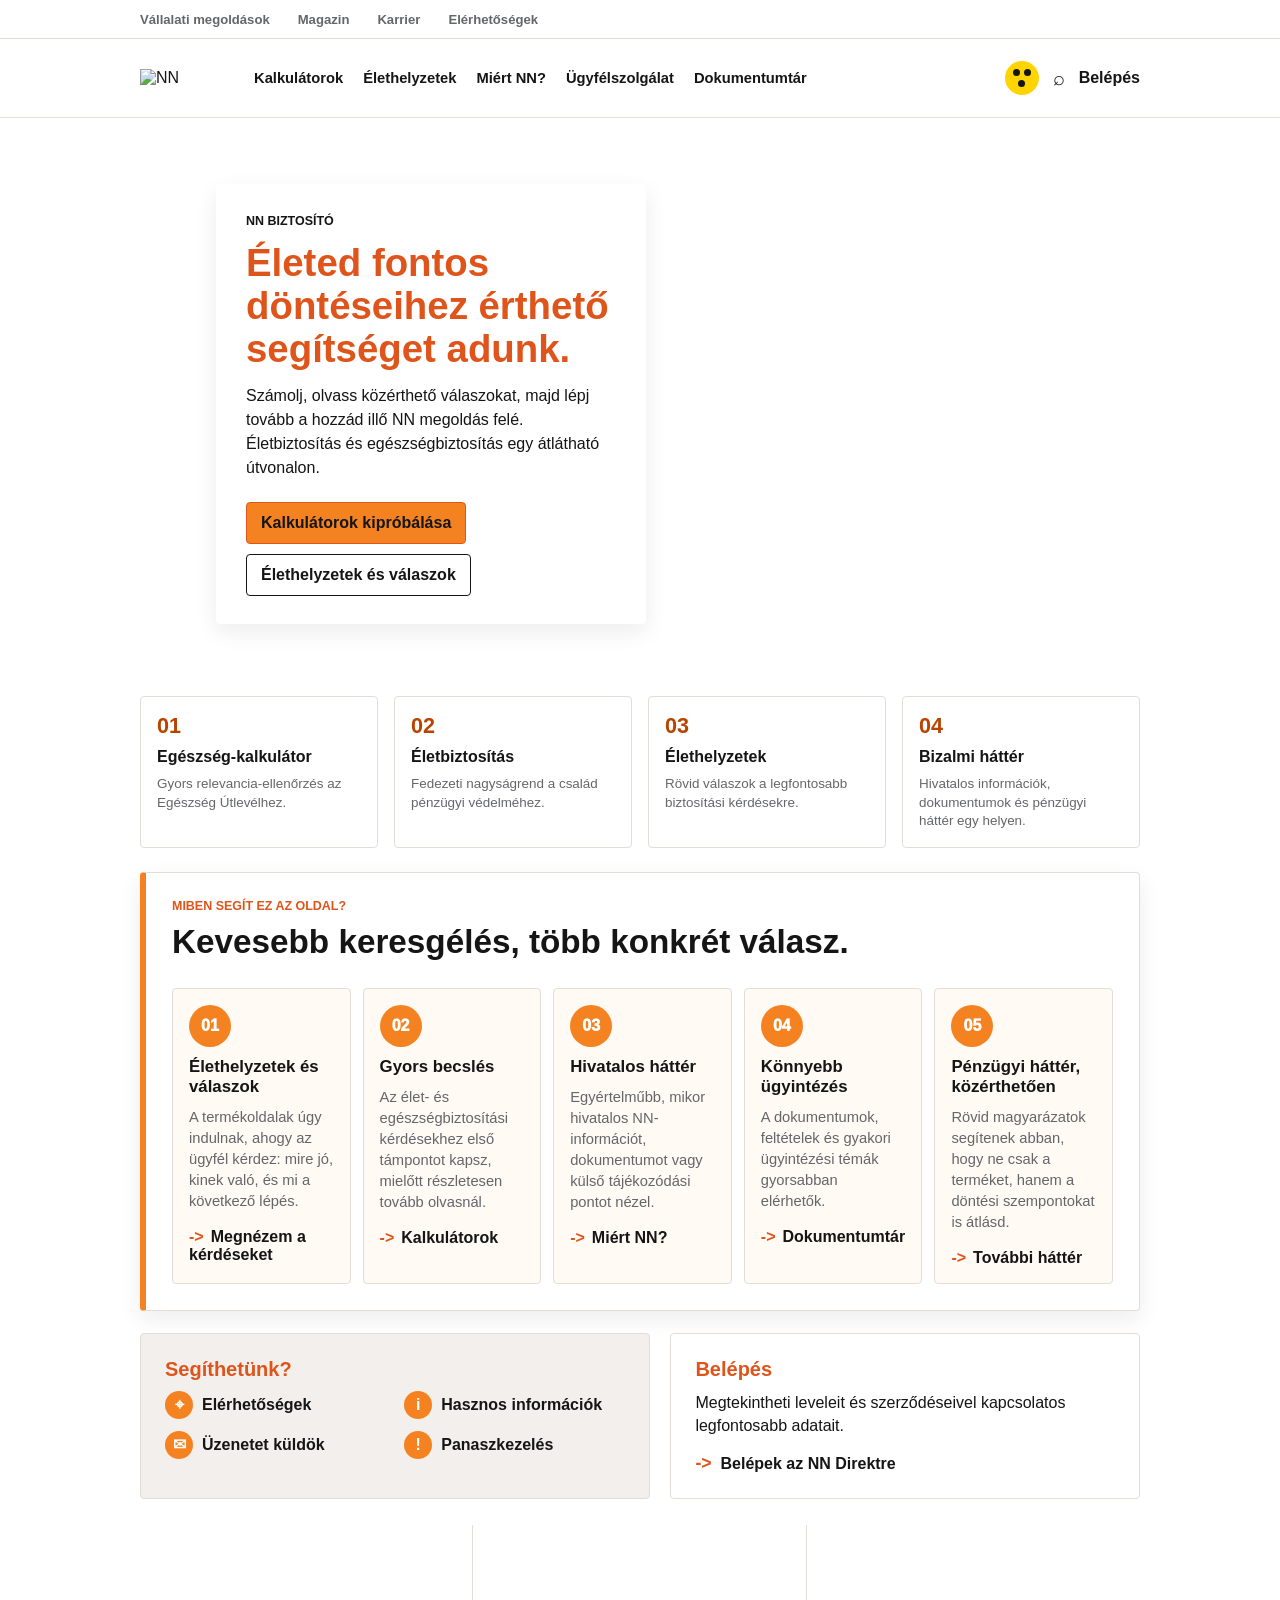
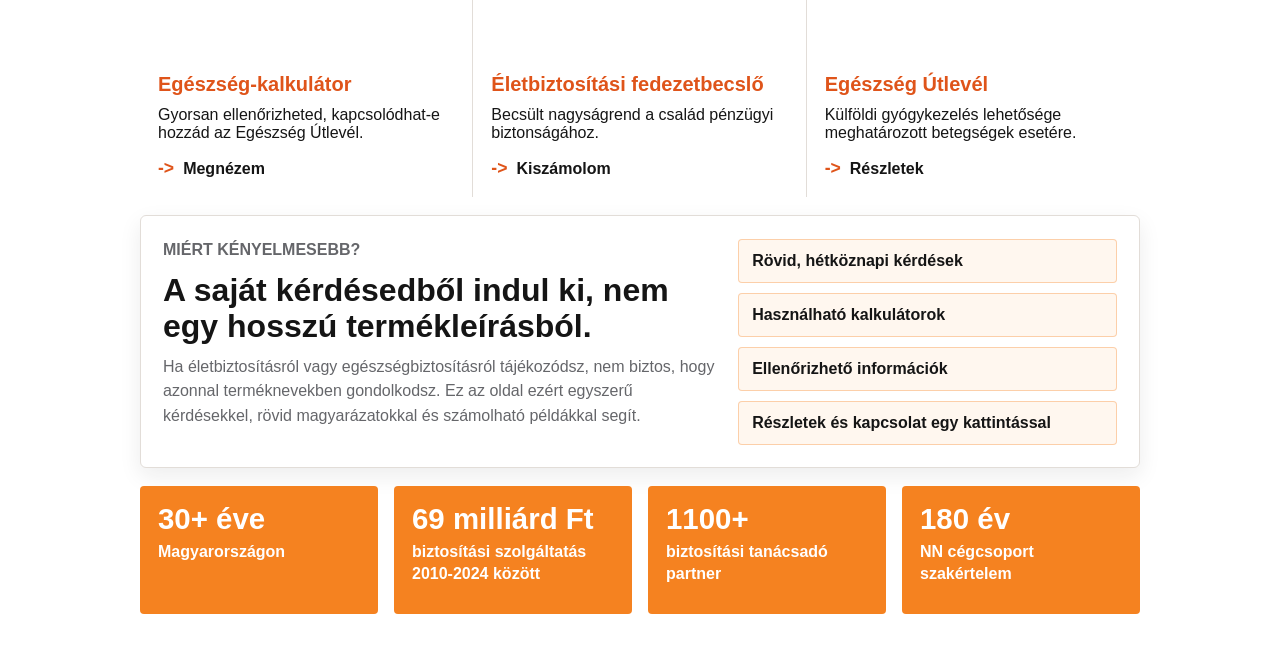
==== commit 50ae1406: "Add NN-style accessibility mode" ====
--- a/nn_actionable_site/index.html
+++ b/nn_actionable_site/index.html
@@ -16,7 +16,7 @@
     <meta property="og:type" content="website">
     <link rel="icon" type="image/png" href="./favicon.png">
     <link rel="apple-touch-icon" href="./favicon.png">
-    <link rel="stylesheet" href="./styles.css?v=20260505-tabs2">
+    <link rel="stylesheet" href="./styles.css?v=20260525-accessibility">
     <script type="application/ld+json">
       {
         "@context": "https://schema.org",
@@ -72,10 +72,10 @@
   <body>
     <div class="top-strip">
       <div>
-        <a href="https://www.nn.hu/vallalati-megoldasok" target="_blank" rel="noreferrer">Vállalati megoldások</a>
-        <a href="https://www.nn.hu/magazin" target="_blank" rel="noreferrer">Magazin</a>
-        <a href="https://www.nn.hu/karrier" target="_blank" rel="noreferrer">Karrier</a>
-        <a href="https://www.nn.hu/az-nn-rol/elerhetosegek" target="_blank" rel="noreferrer">Elérhetőségek</a>
+        <a href="#trust" data-route="trust">Vállalati megoldások</a>
+        <a href="#trust" data-route="trust">Magazin</a>
+        <a href="#support" data-route="support">Karrier</a>
+        <a href="#support" data-route="support">Elérhetőségek</a>
       </div>
     </div>
 
@@ -86,7 +86,6 @@
             class="brand-image"
             src="./NN-logo.png"
             alt="NN"
-            onerror="this.onerror=null;this.src='https://www.nn.hu/documents/10182/8549886/NN+log%C3%B3+%281%29.png'"
           >
         </a>
         <nav aria-label="Oldalak">
@@ -97,16 +96,68 @@
           <a href="#documents" data-route="documents">Dokumentumtár</a>
         </nav>
         <div class="nav-actions" aria-label="Gyors műveletek">
+          <button class="accessibility-toggle" type="button" aria-label="Akadálymentes verzió bekapcsolása" aria-pressed="false" data-accessibility-toggle>
+            <span class="accessibility-toggle-icon" aria-hidden="true">
+              <span></span><span></span><span></span>
+            </span>
+          </button>
           <span class="icon-button" aria-hidden="true">⌕</span>
-          <a class="login-link" href="https://direkt.nn.hu" target="_blank" rel="noreferrer">Belépés</a>
+          <a class="login-link" href="#support" data-route="support">Belépés</a>
         </div>
         <div class="mobile-actions" aria-label="Mobil gyors műveletek">
-          <a href="#support" data-route="support" aria-label="Keresés">⌕</a>
-          <a href="https://direkt.nn.hu" target="_blank" rel="noreferrer" aria-label="Belépés">◎</a>
-          <a href="#support" data-route="support" aria-label="Menü">☰</a>
+          <a href="#support" data-route="support" aria-label="Keresés">
+            <svg class="mobile-icon" viewBox="0 0 32 32" aria-hidden="true">
+              <circle cx="14" cy="14" r="8"></circle>
+              <path d="m20 20 7 7"></path>
+            </svg>
+          </a>
+          <a href="#support" data-route="support" aria-label="Belépés">
+            <svg class="mobile-icon" viewBox="0 0 32 32" aria-hidden="true">
+              <circle cx="16" cy="16" r="12"></circle>
+              <circle cx="16" cy="12" r="4"></circle>
+              <path d="M9 24c1.5-4 4-6 7-6s5.5 2 7 6"></path>
+            </svg>
+          </a>
+          <button class="mobile-menu-toggle" type="button" aria-label="Menü megnyitása" aria-expanded="false" aria-controls="mobileMenu">
+            <svg class="mobile-icon menu-symbol" viewBox="0 0 32 32" aria-hidden="true">
+              <path d="M6 9h20"></path>
+              <path d="M6 16h20"></path>
+              <path d="M6 23h20"></path>
+            </svg>
+            <svg class="mobile-icon close-symbol" viewBox="0 0 32 32" aria-hidden="true">
+              <path d="M8 8l16 16"></path>
+              <path d="M24 8 8 24"></path>
+            </svg>
+          </button>
         </div>
       </div>
     </header>
+
+    <div class="accessibility-toolbar" aria-label="Akadálymentes beállítások" hidden>
+      <button type="button" data-font-size="base">A</button>
+      <button type="button" data-font-size="large">A +</button>
+      <button type="button" data-font-size="larger">A ++</button>
+      <button type="button" data-accessibility-reset>Teljes verzió</button>
+    </div>
+
+    <div class="mobile-menu" id="mobileMenu" hidden>
+      <a href="#calculators" data-route="calculators">Kalkulátorok <span>→</span></a>
+      <a href="#pages" data-route="pages">Élethelyzetek <span>→</span></a>
+      <a href="#trust" data-route="trust">Miért NN? <span>→</span></a>
+      <a href="#support" data-route="support">Ügyfélszolgálat</a>
+      <a href="#documents" data-route="documents">Dokumentumtár</a>
+      <hr>
+      <a href="#support" data-route="support">Belépek az NN Direktbe</a>
+      <a href="#support" data-route="support">Belépek az NN Payre</a>
+      <a href="#trust" data-route="trust">Vállalati megoldások</a>
+      <a href="#trust" data-route="trust">Magazin</a>
+      <a href="#support" data-route="support">Karrier</a>
+      <a href="#support" data-route="support">Elérhetőségek</a>
+      <hr>
+      <button class="accessibility-link" type="button" aria-pressed="false" data-accessibility-toggle>
+        <span class="accessibility-dot" aria-hidden="true">•••</span> Akadálymentes verzió
+      </button>
+    </div>
 
     <main>
       <section id="home" class="page active" data-page="home">
@@ -191,16 +242,16 @@
           <article class="help-card">
             <h2>Segíthetünk?</h2>
             <div class="help-links">
-              <a href="https://www.nn.hu/az-nn-rol/elerhetosegek" target="_blank" rel="noreferrer"><span>⌖</span>Elérhetőségek</a>
-              <a href="https://www.nn.hu/hasznos-informaciok" target="_blank" rel="noreferrer"><span>i</span>Hasznos információk</a>
-              <a href="https://www.nn.hu/ugyfelszolgalat" target="_blank" rel="noreferrer"><span>✉</span>Üzenetet küldök</a>
-              <a href="https://www.nn.hu/panaszkezeles" target="_blank" rel="noreferrer"><span>!</span>Panaszkezelés</a>
+              <a href="#support" data-route="support"><span>⌖</span>Elérhetőségek</a>
+              <a href="#trust" data-route="trust"><span>i</span>Hasznos információk</a>
+              <a href="#support" data-route="support"><span>✉</span>Üzenetet küldök</a>
+              <a href="#support" data-route="support"><span>!</span>Panaszkezelés</a>
             </div>
           </article>
           <article class="login-card">
             <h2>Belépés</h2>
             <p>Megtekintheti leveleit és szerződéseivel kapcsolatos legfontosabb adatait.</p>
-            <a href="https://direkt.nn.hu" target="_blank" rel="noreferrer">Belépek az NN Direktre</a>
+            <a href="#support" data-route="support">Belépek az NN Direktre</a>
           </article>
         </section>
 
@@ -221,7 +272,7 @@
             <div class="product-image health-img" aria-hidden="true"></div>
             <h2>Egészség Útlevél</h2>
             <p>Külföldi gyógykezelés lehetősége meghatározott betegségek esetére.</p>
-            <a href="https://www.nn.hu/egeszsegbiztositas/egeszseg-utlevel/miert-eri-meg-onnek" target="_blank" rel="noreferrer">Részletek</a>
+            <a href="#pages" data-route="pages">Részletek</a>
           </article>
         </section>
 
@@ -333,7 +384,7 @@
                 <div><dt>Szolgáltatási összeglimit</dt><dd>2 000 000 EUR</dd></div>
                 <div><dt>Főbb helyzetek</dt><dd>Daganat, szívműtét, idegsebészet, élődonoros szervátültetés</dd></div>
               </dl>
-              <a class="primary-action full" href="https://www.nn.hu/egeszsegbiztositas/egeszseg-utlevel/miert-eri-meg-onnek">
+              <a class="primary-action full" href="#pages" data-route="pages">
                 Megnézem az Egészség Útlevelet
               </a>
             </aside>
@@ -387,8 +438,8 @@
                 <span>2-5 évnyi kieső jövedelem</span>
                 <span>Gyermekek várható kiadásai</span>
               </div>
-              <a class="primary-action full" href="https://www.nn.hu/eletbiztositas/amulett/miert-eri-meg-onnek">
-                Tovább az NN életbiztosítás oldalra
+              <a class="primary-action full" href="#pages" data-route="pages">
+                Tovább az életbiztosítási kérdésekhez
               </a>
             </aside>
           </div>
@@ -663,7 +714,7 @@
               kapcsolódik. A név, a vállalati háttér, az elérhetőség és a termékterületek
               legyenek könnyen megtalálhatók.
             </p>
-            <a href="https://www.nn.hu/rolunk" target="_blank" rel="noreferrer">Rólunk</a>
+            <a href="#trust" data-route="trust">Rólunk</a>
           </article>
           <article id="trust-compare">
             <h2>Összehasonlítási környezet</h2>
@@ -682,7 +733,7 @@
               Hasznos, ha könnyen eljut a biztosítási piacról, fogyasztóvédelemről,
               termékfeltételekről és pénzügyi tudnivalókról szóló anyagokhoz.
             </p>
-            <a href="https://www.nn.hu/dokumentumtar" target="_blank" rel="noreferrer">Dokumentumtár</a>
+            <a href="#documents" data-route="documents">Dokumentumtár</a>
           </article>
           <article id="trust-research">
             <h2>Éves pénzügyi döntési kutatás</h2>
@@ -691,7 +742,7 @@
               biztosításról, nyugdíjról és pénzügyi kockázatokról. Ez nem értékesítési szöveg,
               hanem olyan háttéranyag, amelyből az ügyfelek és az újságírók is tanulhatnak.
             </p>
-            <a href="https://www.nn.hu/magazin" target="_blank" rel="noreferrer">Magazin</a>
+            <a href="#trust" data-route="trust">Magazin</a>
           </article>
         </section>
 
@@ -745,28 +796,28 @@
               <h2>NN Direkt és elektronikus kommunikáció</h2>
               <p>Regisztráció, belépés, online levelek és szerződésadatok kezelése egy helyen.</p>
             </div>
-            <a href="https://direkt.nn.hu" target="_blank" rel="noreferrer">Belépek</a>
+            <a href="#support" data-route="support">Belépek</a>
           </article>
           <article data-support-topic="díjfizetés bankkártyás fizetés átutalás gyakoriság díjrendezés">
             <div>
               <h2>Díjfizetés</h2>
               <p>Díjrendezés, bankkártyás fizetés, átutalási tudnivalók és fizetési gyakoriság.</p>
             </div>
-            <a href="https://www.nn.hu/ugyfelszolgalat" target="_blank" rel="noreferrer">Részletek</a>
+            <a href="#support" data-route="support">Részletek</a>
           </article>
           <article data-support-topic="szerződés adatmódosítás elérhetőség kedvezményezett díjfizetés személyes adatok">
             <div>
               <h2>Szerződés- és adatmódosítás</h2>
               <p>Elérhetőségek, kedvezményezett, díjfizetési adatok vagy személyes adatok módosítása.</p>
             </div>
-            <a href="https://www.nn.hu/ugyfelszolgalat" target="_blank" rel="noreferrer">Megnézem</a>
+            <a href="#support" data-route="support">Megnézem</a>
           </article>
           <article data-support-topic="szolgáltatási igény bejelentése biztosítási esemény dokumentum kifizetés">
             <div>
               <h2>Szolgáltatási igény bejelentése</h2>
               <p>Mi történik biztosítási esemény után, milyen dokumentumokra lehet szükség, hol indul az ügyintézés.</p>
             </div>
-            <a href="https://www.nn.hu/ugyfelszolgalat" target="_blank" rel="noreferrer">Tovább</a>
+            <a href="#support" data-route="support">Tovább</a>
           </article>
         </section>
       </section>
@@ -809,22 +860,22 @@
           <div class="doc-row" data-doc-name="általános életbiztosítási szabályzat" data-audience="private">
             <strong>Általános Életbiztosítási Szabályzat</strong>
             <span>2026. január 1-től</span>
-            <a href="https://www.nn.hu/dokumentumtar" target="_blank" rel="noreferrer">Letöltöm</a>
+            <a href="#documents" data-route="documents">Letöltöm</a>
           </div>
           <div class="doc-row" data-doc-name="biztosítási adatvédelmi tájékoztató" data-audience="private business">
             <strong>Biztosítási adatvédelmi tájékoztató</strong>
             <span>2026. január 12-től</span>
-            <a href="https://www.nn.hu/dokumentumtar" target="_blank" rel="noreferrer">Letöltöm</a>
+            <a href="#documents" data-route="documents">Letöltöm</a>
           </div>
           <div class="doc-row" data-doc-name="nyugdíjbiztosítási adózási tájékoztató" data-audience="private">
             <strong>Nyugdíjbiztosítási adózási tájékoztató</strong>
             <span>Aktuális</span>
-            <a href="https://www.nn.hu/dokumentumtar" target="_blank" rel="noreferrer">Letöltöm</a>
+            <a href="#documents" data-route="documents">Letöltöm</a>
           </div>
         </section>
       </section>
     </main>
 
-    <script src="./app.js?v=20260505-tabs3"></script>
+    <script src="./app.js?v=20260525-accessibility"></script>
   </body>
 </html>
--- a/nn_actionable_site/styles.css
+++ b/nn_actionable_site/styles.css
@@ -16,6 +16,142 @@
   --shadow: 0 8px 22px rgba(23, 23, 23, 0.08);
 }
 
+body.accessible-mode {
+  --orange: #ffff00;
+  --orange-dark: #ffff00;
+  --orange-deep: #ffff00;
+  --gold: #ffff00;
+  --ink: #ffff00;
+  --muted: #ffff00;
+  --line: #ffff00;
+  --paper: #000000;
+  --soft-paper: #000000;
+  --white: #000000;
+  --green: #ffff00;
+  --blue: #ffff00;
+  --soft-blue: #000000;
+  --soft-green: #000000;
+  --shadow: none;
+  color: #ffff00;
+  background: #000000;
+}
+
+body.accessible-mode * {
+  box-shadow: none !important;
+  text-shadow: none !important;
+}
+
+body.accessible-mode a,
+body.accessible-mode button,
+body.accessible-mode input,
+body.accessible-mode select,
+body.accessible-mode textarea {
+  color: #ffff00;
+}
+
+body.accessible-mode button,
+body.accessible-mode input,
+body.accessible-mode select,
+body.accessible-mode textarea {
+  border-color: #ffff00;
+  background: #000000;
+}
+
+body.accessible-mode .top-strip,
+body.accessible-mode .site-header,
+body.accessible-mode .mobile-menu,
+body.accessible-mode .accessibility-toolbar,
+body.accessible-mode .hero-card,
+body.accessible-mode .help-card,
+body.accessible-mode .login-card,
+body.accessible-mode .product-grid,
+body.accessible-mode .product-grid article,
+body.accessible-mode .home-reasons,
+body.accessible-mode .page-head,
+body.accessible-mode .calculator-section,
+body.accessible-mode .calculator,
+body.accessible-mode .result-card,
+body.accessible-mode .answer-block,
+body.accessible-mode .rewrite-page,
+body.accessible-mode .identity-card,
+body.accessible-mode .trust-grid article,
+body.accessible-mode .roadmap-item,
+body.accessible-mode .support-list article,
+body.accessible-mode .search-panel,
+body.accessible-mode .document-filter,
+body.accessible-mode .document-table,
+body.accessible-mode .doc-row,
+body.accessible-mode .before-after,
+body.accessible-mode .qa-list details {
+  border-color: #ffff00 !important;
+  background: #000000 !important;
+  color: #ffff00 !important;
+  backdrop-filter: none;
+}
+
+body.accessible-mode .nn-hero,
+body.accessible-mode .product-image,
+body.accessible-mode .health-img,
+body.accessible-mode .life-img {
+  background-color: #000000 !important;
+  background-image: none !important;
+}
+
+body.accessible-mode .brand-image {
+  display: none;
+}
+
+body.accessible-mode .brand::after {
+  content: "NN";
+  color: #ffff00;
+  font-size: 1.1rem;
+  font-weight: 900;
+  text-decoration: underline;
+}
+
+body.accessible-mode .accessibility-toggle,
+body.accessible-mode .accessibility-dot {
+  background: #ffff00;
+  color: #000000;
+}
+
+body.accessible-mode .primary-action,
+body.accessible-mode .secondary-action,
+body.accessible-mode .outline-action,
+body.accessible-mode .segmented,
+body.accessible-mode .content-tabs a,
+body.accessible-mode .help-links a,
+body.accessible-mode .login-card a,
+body.accessible-mode .product-grid a,
+body.accessible-mode .trust-grid a,
+body.accessible-mode .support-list a,
+body.accessible-mode .doc-row a {
+  border: 1px solid #ffff00;
+  background: #000000;
+  color: #ffff00;
+  text-decoration: underline;
+}
+
+body.accessible-mode .eyebrow,
+body.accessible-mode .result-label,
+body.accessible-mode small,
+body.accessible-mode cite,
+body.accessible-mode .microcopy {
+  color: #ffff00;
+}
+
+body.accessible-mode svg {
+  stroke: #ffff00;
+}
+
+body.accessible-mode.accessible-font-large {
+  font-size: 112.5%;
+}
+
+body.accessible-mode.accessible-font-larger {
+  font-size: 125%;
+}
+
 * {
   box-sizing: border-box;
 }
@@ -154,19 +290,124 @@
   gap: 10px;
 }
 
-.mobile-actions a {
+.mobile-actions a,
+.mobile-actions button {
   display: inline-grid;
   place-items: center;
   min-width: 34px;
   min-height: 42px;
+  padding: 0;
+  border: 0;
+  background: transparent;
   color: var(--ink);
+  font-family: inherit;
   font-size: 1.75rem;
   line-height: 1;
   text-decoration: none;
+  cursor: pointer;
+}
+
+.mobile-icon {
+  width: 32px;
+  height: 32px;
+  fill: none;
+  stroke: currentColor;
+  stroke-linecap: round;
+  stroke-linejoin: round;
+  stroke-width: 1.8;
+}
+
+.close-symbol {
+  display: none;
+}
+
+.mobile-menu-toggle.is-open .menu-symbol {
+  display: none;
+}
+
+.mobile-menu-toggle.is-open .close-symbol {
+  display: block;
+}
+
+.mobile-menu {
+  display: none;
 }
 
 .icon-button {
   font-size: 1.25rem;
+}
+
+.accessibility-toggle {
+  display: inline-grid;
+  width: 34px;
+  height: 34px;
+  place-items: center;
+  border: 0;
+  border-radius: 50%;
+  background: #ffd400;
+  color: var(--ink);
+  cursor: pointer;
+}
+
+.accessibility-toggle-icon {
+  position: relative;
+  display: block;
+  width: 18px;
+  height: 18px;
+}
+
+.accessibility-toggle-icon span {
+  position: absolute;
+  width: 7px;
+  height: 7px;
+  border-radius: 50%;
+  background: currentColor;
+}
+
+.accessibility-toggle-icon span:nth-child(1) {
+  left: 0;
+  top: 0;
+}
+
+.accessibility-toggle-icon span:nth-child(2) {
+  right: 0;
+  top: 0;
+}
+
+.accessibility-toggle-icon span:nth-child(3) {
+  left: 5.5px;
+  bottom: 0;
+}
+
+.accessibility-toolbar {
+  display: flex;
+  width: min(1000px, calc(100vw - 32px));
+  min-height: 42px;
+  align-items: center;
+  justify-content: flex-end;
+  gap: 18px;
+  margin: 0 auto;
+  padding: 8px 0;
+  background: #000;
+  color: #ffff00;
+}
+
+.accessibility-toolbar[hidden] {
+  display: none;
+}
+
+.accessibility-toolbar button {
+  border: 0;
+  background: transparent;
+  color: #ffff00;
+  font-weight: 900;
+  text-decoration: underline;
+  cursor: pointer;
+}
+
+.accessibility-toolbar button.active {
+  outline: 2px solid #ffff00;
+  outline-offset: 4px;
 }
 
 .login-link {
@@ -1414,6 +1655,92 @@
     min-width: 0;
     justify-content: space-between;
     z-index: 25;
+  }
+
+  body.menu-open {
+    overflow: hidden;
+  }
+
+  .mobile-menu {
+    position: fixed;
+    inset: 88px 0 0;
+    z-index: 1000;
+    display: none;
+    overflow-y: auto;
+    padding: 26px 40px 36px;
+    border-top: 1px solid var(--line);
+    background: var(--white);
+    box-shadow: 0 18px 30px rgba(20, 20, 20, 0.08);
+  }
+
+  .mobile-menu.is-open {
+    display: block;
+  }
+
+  .mobile-actions {
+    z-index: 1001;
+  }
+
+  .mobile-menu a,
+  .mobile-menu button.accessibility-link {
+    display: flex;
+    width: 100%;
+    min-height: 58px;
+    align-items: center;
+    justify-content: space-between;
+    padding: 0;
+    border: 0;
+    background: transparent;
+    color: var(--ink);
+    font-family: inherit;
+    font-size: 1.55rem;
+    line-height: 1.12;
+    text-align: left;
+    text-decoration: none;
+    cursor: pointer;
+  }
+
+  .mobile-menu a span:not(.accessibility-dot),
+  .mobile-menu button.accessibility-link span:not(.accessibility-dot) {
+    font-size: 2rem;
+    font-weight: 300;
+  }
+
+  .mobile-menu hr {
+    height: 1px;
+    margin: 12px 0 16px;
+    border: 0;
+    background: var(--line);
+  }
+
+  .mobile-menu .accessibility-link {
+    justify-content: flex-start;
+    gap: 14px;
+  }
+
+  .accessibility-dot {
+    display: inline-grid;
+    place-items: center;
+    width: 42px;
+    height: 42px;
+    border-radius: 50%;
+    background: #ffd400;
+    color: var(--ink);
+    font-size: 0.9rem;
+    letter-spacing: -3px;
+    line-height: 1;
+  }
+
+  .accessibility-toolbar {
+    position: sticky;
+    top: 88px;
+    z-index: 900;
+    width: 100vw;
+    min-height: 48px;
+    justify-content: flex-start;
+    gap: 16px;
+    overflow-x: auto;
+    padding: 10px 18px;
   }
 
   .page,
